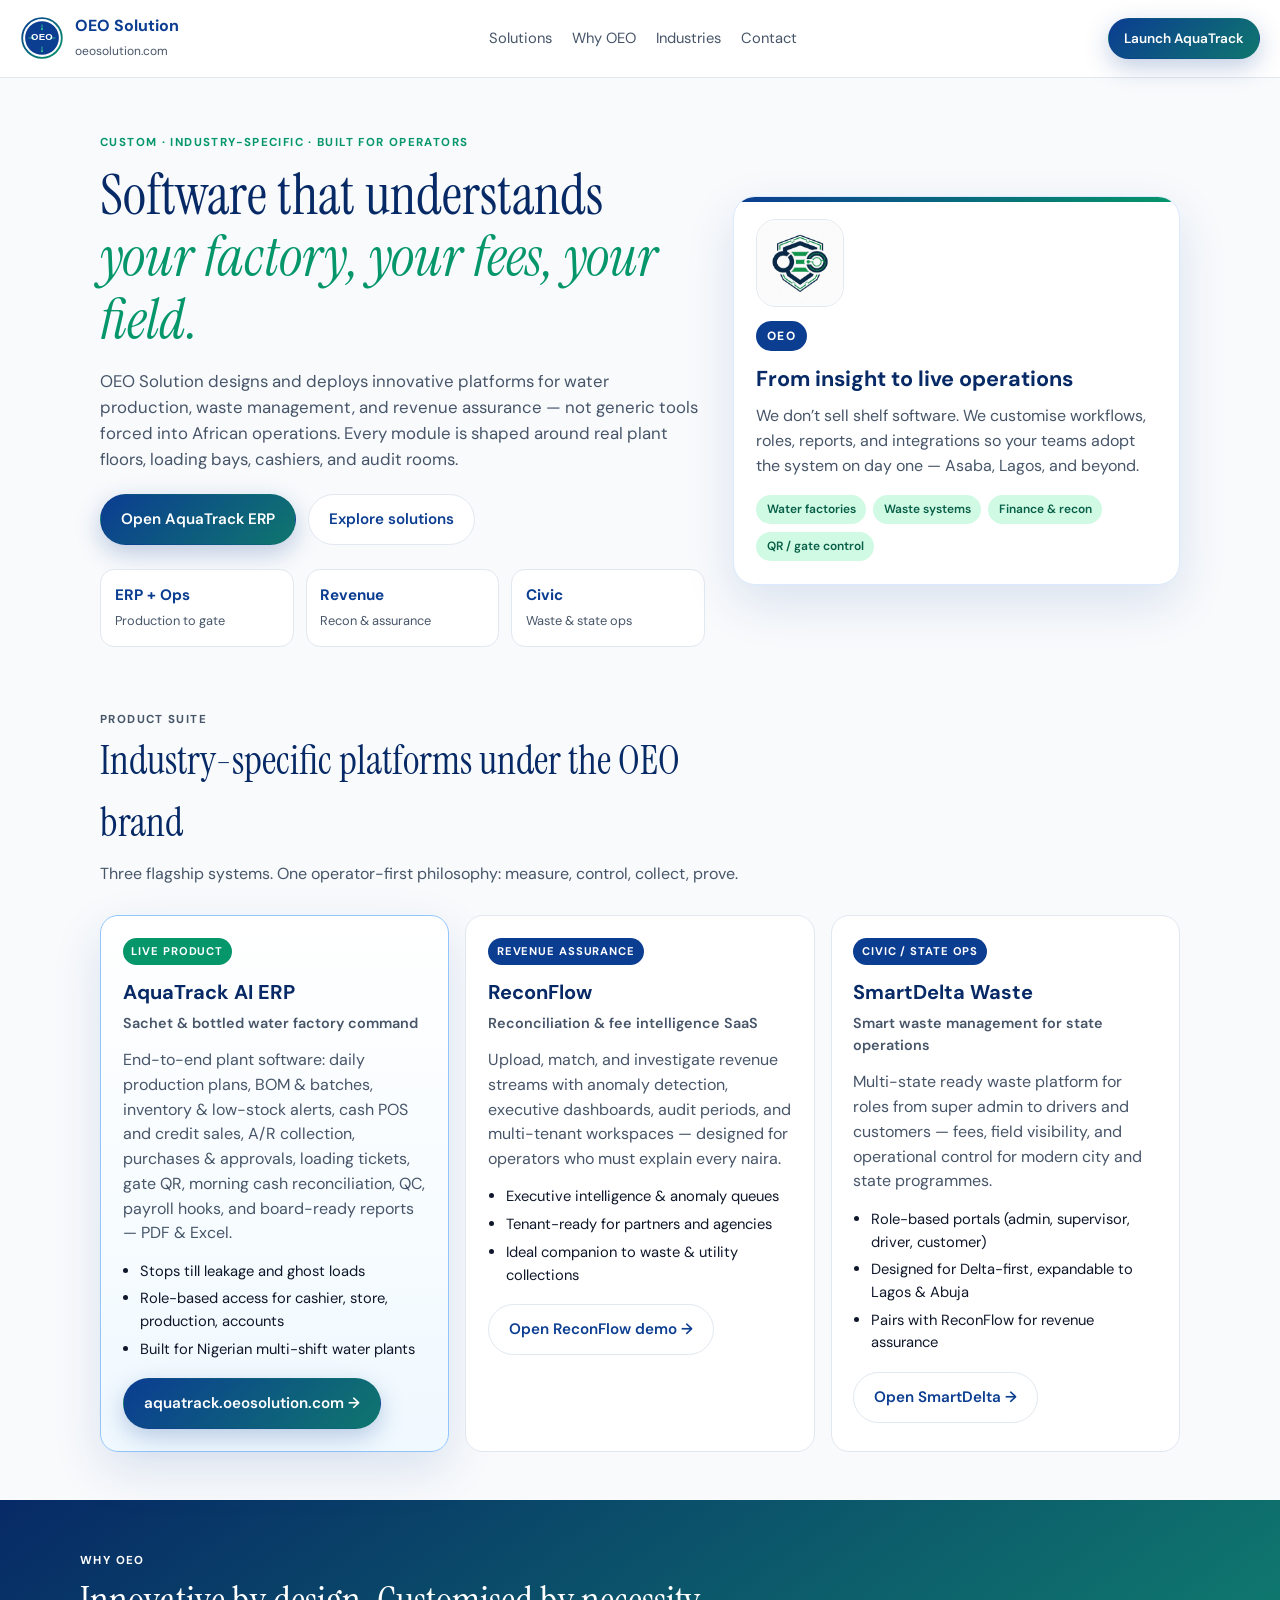
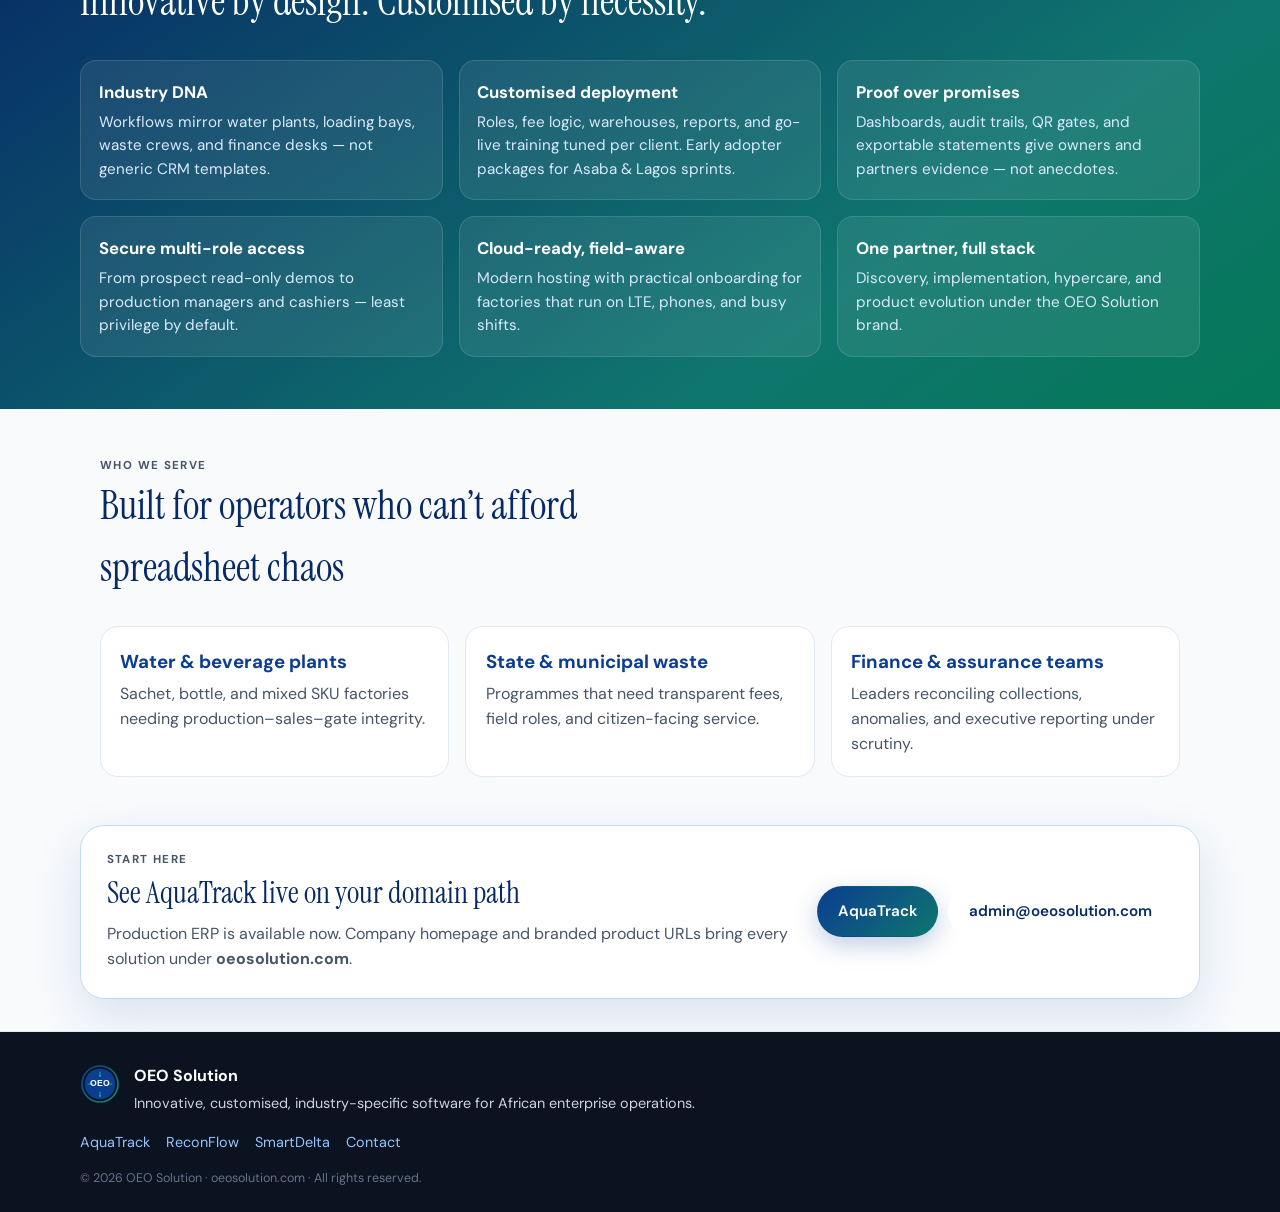
==== index.html @ 93862b11 "feat: OEO Solution company homepage for www.oeosolution.com" ====
<!DOCTYPE html>
<html lang="en">
<head>
  <meta charset="UTF-8" />
  <meta name="viewport" content="width=device-width, initial-scale=1" />
  <title>OEO Solution — Industry Software for African Enterprise</title>
  <meta name="description" content="OEO Solution builds industry-specific platforms for water factory ERP, waste management, and revenue reconciliation across Nigeria and Africa." />
  <link rel="icon" href="assets/logo-oeo.svg" type="image/svg+xml" />
  <link rel="preconnect" href="https://fonts.googleapis.com" />
  <link rel="preconnect" href="https://fonts.gstatic.com" crossorigin />
  <link href="https://fonts.googleapis.com/css2?family=DM+Sans:ital,opsz,wght@0,9..40,400;0,9..40,500;0,9..40,600;0,9..40,700;1,9..40,400&family=Instrument+Serif:ital@0;1&display=swap" rel="stylesheet" />
  <link rel="stylesheet" href="styles.css" />
</head>
<body>
  <header class="site-header">
    <a class="brand" href="#top" aria-label="OEO Solution home">
      <img src="assets/logo-oeo.svg" alt="OEO logo" width="44" height="44" />
      <span>
        <strong>OEO Solution</strong>
        <small>oeosolution.com</small>
      </span>
    </a>
    <nav class="nav">
      <a href="#solutions">Solutions</a>
      <a href="#why">Why OEO</a>
      <a href="#industries">Industries</a>
      <a href="#contact">Contact</a>
    </nav>
    <a class="btn btn-primary btn-sm" href="https://aquatrack.oeosolution.com" target="_blank" rel="noopener">Launch AquaTrack</a>
  </header>

  <main id="top">
    <section class="hero">
      <div class="hero-copy">
        <p class="eyebrow">Custom · Industry-specific · Built for operators</p>
        <h1>
          Software that understands
          <em>your factory, your fees, your field.</em>
        </h1>
        <p class="lead">
          OEO Solution designs and deploys innovative platforms for water production,
          waste management, and revenue assurance — not generic tools forced into African
          operations. Every module is shaped around real plant floors, loading bays,
          cashiers, and audit rooms.
        </p>
        <div class="hero-cta">
          <a class="btn btn-primary" href="https://aquatrack.oeosolution.com" target="_blank" rel="noopener">Open AquaTrack ERP</a>
          <a class="btn btn-ghost" href="#solutions">Explore solutions</a>
        </div>
        <ul class="hero-stats">
          <li><strong>ERP + Ops</strong><span>Production to gate</span></li>
          <li><strong>Revenue</strong><span>Recon &amp; assurance</span></li>
          <li><strong>Civic</strong><span>Waste &amp; state ops</span></li>
        </ul>
      </div>
      <div class="hero-card">
        <img class="hero-logo" src="assets/logo-oeo-mark.jpg" alt="OEO brand mark" />
        <div class="hero-badge">OEO</div>
        <h2>From insight to live operations</h2>
        <p>
          We don’t sell shelf software. We customise workflows, roles, reports, and
          integrations so your teams adopt the system on day one — Asaba, Lagos, and beyond.
        </p>
        <div class="pill-row">
          <span class="pill">Water factories</span>
          <span class="pill">Waste systems</span>
          <span class="pill">Finance &amp; recon</span>
          <span class="pill">QR / gate control</span>
        </div>
      </div>
    </section>

    <section id="solutions" class="section">
      <div class="section-head">
        <p class="eyebrow">Product suite</p>
        <h2>Industry-specific platforms under the OEO brand</h2>
        <p>Three flagship systems. One operator-first philosophy: measure, control, collect, prove.</p>
      </div>
      <div class="cards">
        <article class="card featured">
          <div class="card-tag">Live product</div>
          <h3>AquaTrack AI ERP</h3>
          <p class="card-sub">Sachet &amp; bottled water factory command</p>
          <p>
            End-to-end plant software: daily production plans, BOM &amp; batches, inventory
            &amp; low-stock alerts, cash POS and credit sales, A/R collection, purchases &amp;
            approvals, loading tickets, gate QR, morning cash reconciliation, QC, payroll
            hooks, and board-ready reports — PDF &amp; Excel.
          </p>
          <ul>
            <li>Stops till leakage and ghost loads</li>
            <li>Role-based access for cashier, store, production, accounts</li>
            <li>Built for Nigerian multi-shift water plants</li>
          </ul>
          <a class="btn btn-primary" href="https://aquatrack.oeosolution.com" target="_blank" rel="noopener">aquatrack.oeosolution.com →</a>
        </article>

        <article class="card">
          <div class="card-tag alt">Revenue assurance</div>
          <h3>ReconFlow</h3>
          <p class="card-sub">Reconciliation &amp; fee intelligence SaaS</p>
          <p>
            Upload, match, and investigate revenue streams with anomaly detection,
            executive dashboards, audit periods, and multi-tenant workspaces — designed for
            operators who must explain every naira.
          </p>
          <ul>
            <li>Executive intelligence &amp; anomaly queues</li>
            <li>Tenant-ready for partners and agencies</li>
            <li>Ideal companion to waste &amp; utility collections</li>
          </ul>
          <a class="btn btn-ghost" href="https://reconciliation-stable-saas.vercel.app" target="_blank" rel="noopener">Open ReconFlow demo →</a>
        </article>

        <article class="card">
          <div class="card-tag alt">Civic / state ops</div>
          <h3>SmartDelta Waste</h3>
          <p class="card-sub">Smart waste management for state operations</p>
          <p>
            Multi-state ready waste platform for roles from super admin to drivers and
            customers — fees, field visibility, and operational control for modern city and
            state programmes.
          </p>
          <ul>
            <li>Role-based portals (admin, supervisor, driver, customer)</li>
            <li>Designed for Delta-first, expandable to Lagos &amp; Abuja</li>
            <li>Pairs with ReconFlow for revenue assurance</li>
          </ul>
          <a class="btn btn-ghost" href="https://smartdelta-delta-production.up.railway.app" target="_blank" rel="noopener">Open SmartDelta →</a>
        </article>
      </div>
    </section>

    <section id="why" class="section band">
      <div class="section-head light">
        <p class="eyebrow">Why OEO</p>
        <h2>Innovative by design. Customised by necessity.</h2>
      </div>
      <div class="grid-3">
        <div>
          <h3>Industry DNA</h3>
          <p>Workflows mirror water plants, loading bays, waste crews, and finance desks — not generic CRM templates.</p>
        </div>
        <div>
          <h3>Customised deployment</h3>
          <p>Roles, fee logic, warehouses, reports, and go-live training tuned per client. Early adopter packages for Asaba &amp; Lagos sprints.</p>
        </div>
        <div>
          <h3>Proof over promises</h3>
          <p>Dashboards, audit trails, QR gates, and exportable statements give owners and partners evidence — not anecdotes.</p>
        </div>
        <div>
          <h3>Secure multi-role access</h3>
          <p>From prospect read-only demos to production managers and cashiers — least privilege by default.</p>
        </div>
        <div>
          <h3>Cloud-ready, field-aware</h3>
          <p>Modern hosting with practical onboarding for factories that run on LTE, phones, and busy shifts.</p>
        </div>
        <div>
          <h3>One partner, full stack</h3>
          <p>Discovery, implementation, hypercare, and product evolution under the OEO Solution brand.</p>
        </div>
      </div>
    </section>

    <section id="industries" class="section">
      <div class="section-head">
        <p class="eyebrow">Who we serve</p>
        <h2>Built for operators who can’t afford spreadsheet chaos</h2>
      </div>
      <div class="industry-row">
        <div class="industry">
          <h3>Water &amp; beverage plants</h3>
          <p>Sachet, bottle, and mixed SKU factories needing production–sales–gate integrity.</p>
        </div>
        <div class="industry">
          <h3>State &amp; municipal waste</h3>
          <p>Programmes that need transparent fees, field roles, and citizen-facing service.</p>
        </div>
        <div class="industry">
          <h3>Finance &amp; assurance teams</h3>
          <p>Leaders reconciling collections, anomalies, and executive reporting under scrutiny.</p>
        </div>
      </div>
    </section>

    <section class="cta-band">
      <div>
        <p class="eyebrow">Start here</p>
        <h2>See AquaTrack live on your domain path</h2>
        <p>
          Production ERP is available now. Company homepage and branded product URLs
          bring every solution under <strong>oeosolution.com</strong>.
        </p>
      </div>
      <div class="cta-actions">
        <a class="btn btn-primary" href="https://aquatrack.oeosolution.com" target="_blank" rel="noopener">AquaTrack</a>
        <a class="btn btn-light" href="mailto:admin@oeosolution.com">admin@oeosolution.com</a>
      </div>
    </section>
  </main>

  <footer id="contact" class="site-footer">
    <div class="footer-brand">
      <img src="assets/logo-oeo.svg" alt="" width="40" height="40" />
      <div>
        <strong>OEO Solution</strong>
        <p>Innovative, customised, industry-specific software for African enterprise operations.</p>
      </div>
    </div>
    <div class="footer-links">
      <a href="https://aquatrack.oeosolution.com">AquaTrack</a>
      <a href="https://reconciliation-stable-saas.vercel.app">ReconFlow</a>
      <a href="https://smartdelta-delta-production.up.railway.app">SmartDelta</a>
      <a href="mailto:admin@oeosolution.com">Contact</a>
    </div>
    <p class="fine">© <span id="y"></span> OEO Solution · oeosolution.com · All rights reserved.</p>
  </footer>
  <script>document.getElementById('y').textContent = new Date().getFullYear();</script>
</body>
</html>
---- styles.css ----
:root {
  --navy: #0b3d91;
  --navy-deep: #072a66;
  --emerald: #059669;
  --emerald-soft: #d1fae5;
  --ink: #0f172a;
  --muted: #475569;
  --line: #e2e8f0;
  --bg: #f8fafc;
  --white: #ffffff;
  --shadow: 0 18px 50px rgba(11, 61, 145, 0.12);
  --radius: 18px;
  --max: 1120px;
}

* { box-sizing: border-box; }
html { scroll-behavior: smooth; }
body {
  margin: 0;
  font-family: "DM Sans", system-ui, sans-serif;
  color: var(--ink);
  background: var(--bg);
  line-height: 1.55;
}
a { color: inherit; }
img { max-width: 100%; display: block; }

.site-header {
  position: sticky;
  top: 0;
  z-index: 40;
  display: flex;
  align-items: center;
  justify-content: space-between;
  gap: 1rem;
  padding: 0.85rem 1.25rem;
  background: rgba(255,255,255,0.92);
  backdrop-filter: blur(12px);
  border-bottom: 1px solid var(--line);
}
.brand {
  display: flex;
  align-items: center;
  gap: 0.7rem;
  text-decoration: none;
}
.brand strong { display: block; font-size: 1rem; color: var(--navy); }
.brand small { color: var(--muted); font-size: 0.75rem; }
.nav {
  display: none;
  gap: 1.25rem;
  font-size: 0.92rem;
  color: var(--muted);
}
.nav a { text-decoration: none; }
.nav a:hover { color: var(--navy); }

.btn {
  display: inline-flex;
  align-items: center;
  justify-content: center;
  gap: 0.4rem;
  border-radius: 999px;
  padding: 0.8rem 1.25rem;
  font-weight: 600;
  font-size: 0.95rem;
  text-decoration: none;
  border: 1px solid transparent;
  transition: 0.15s ease;
  cursor: pointer;
}
.btn-sm { padding: 0.55rem 0.95rem; font-size: 0.85rem; }
.btn-primary {
  background: linear-gradient(135deg, var(--navy), #0f766e);
  color: white;
  box-shadow: 0 8px 24px rgba(11, 61, 145, 0.25);
}
.btn-primary:hover { transform: translateY(-1px); }
.btn-ghost {
  background: white;
  border-color: var(--line);
  color: var(--navy);
}
.btn-light {
  background: white;
  color: var(--navy-deep);
}

.hero {
  max-width: var(--max);
  margin: 0 auto;
  padding: 2.5rem 1.25rem 1rem;
  display: grid;
  gap: 1.75rem;
}
.eyebrow {
  text-transform: uppercase;
  letter-spacing: 0.12em;
  font-size: 0.72rem;
  font-weight: 700;
  color: var(--emerald);
  margin: 0 0 0.75rem;
}
.hero h1 {
  font-family: "Instrument Serif", Georgia, serif;
  font-weight: 400;
  font-size: clamp(2.2rem, 5vw, 3.5rem);
  line-height: 1.12;
  margin: 0 0 1rem;
  color: var(--navy-deep);
}
.hero h1 em {
  font-style: italic;
  color: var(--emerald);
  display: block;
}
.lead {
  font-size: 1.05rem;
  color: var(--muted);
  max-width: 38rem;
  margin: 0 0 1.4rem;
}
.hero-cta { display: flex; flex-wrap: wrap; gap: 0.75rem; margin-bottom: 1.5rem; }
.hero-stats {
  list-style: none;
  display: grid;
  grid-template-columns: repeat(3, minmax(0, 1fr));
  gap: 0.75rem;
  padding: 0;
  margin: 0;
}
.hero-stats li {
  background: white;
  border: 1px solid var(--line);
  border-radius: 14px;
  padding: 0.85rem;
}
.hero-stats strong { display: block; color: var(--navy); font-size: 0.95rem; }
.hero-stats span { color: var(--muted); font-size: 0.8rem; }

.hero-card {
  background: white;
  border-radius: calc(var(--radius) + 4px);
  padding: 1.4rem;
  box-shadow: var(--shadow);
  border: 1px solid #dbeafe;
  position: relative;
  overflow: hidden;
}
.hero-card::before {
  content: "";
  position: absolute;
  inset: 0 auto auto 0;
  width: 100%;
  height: 5px;
  background: linear-gradient(90deg, var(--navy), var(--emerald));
}
.hero-logo {
  width: 88px;
  height: 88px;
  object-fit: cover;
  border-radius: 20px;
  margin-bottom: 0.85rem;
  border: 1px solid var(--line);
}
.hero-badge {
  display: inline-block;
  background: var(--navy);
  color: white;
  font-weight: 800;
  letter-spacing: 0.14em;
  font-size: 0.75rem;
  padding: 0.35rem 0.65rem;
  border-radius: 999px;
  margin-bottom: 0.75rem;
}
.hero-card h2 { margin: 0 0 0.5rem; font-size: 1.35rem; color: var(--navy-deep); }
.hero-card p { color: var(--muted); margin: 0 0 1rem; }
.pill-row { display: flex; flex-wrap: wrap; gap: 0.45rem; }
.pill {
  background: var(--emerald-soft);
  color: #065f46;
  font-size: 0.75rem;
  font-weight: 600;
  padding: 0.35rem 0.65rem;
  border-radius: 999px;
}

.section {
  max-width: var(--max);
  margin: 0 auto;
  padding: 3rem 1.25rem;
}
.section-head { max-width: 40rem; margin-bottom: 1.75rem; }
.section-head h2 {
  font-family: "Instrument Serif", Georgia, serif;
  font-weight: 400;
  font-size: clamp(1.8rem, 3.5vw, 2.5rem);
  margin: 0 0 0.6rem;
  color: var(--navy-deep);
}
.section-head p { color: var(--muted); margin: 0; }
.section-head.light h2,
.section-head.light .eyebrow { color: white; }
.section-head.light p { color: #cbd5e1; }

.cards {
  display: grid;
  gap: 1rem;
}
.card {
  background: white;
  border: 1px solid var(--line);
  border-radius: var(--radius);
  padding: 1.35rem;
}
.card.featured {
  border-color: #93c5fd;
  box-shadow: var(--shadow);
  background: linear-gradient(180deg, #ffffff 0%, #f0f9ff 100%);
}
.card-tag {
  display: inline-block;
  font-size: 0.7rem;
  font-weight: 700;
  letter-spacing: 0.08em;
  text-transform: uppercase;
  color: white;
  background: var(--emerald);
  padding: 0.3rem 0.55rem;
  border-radius: 999px;
  margin-bottom: 0.75rem;
}
.card-tag.alt { background: var(--navy); }
.card h3 { margin: 0 0 0.25rem; color: var(--navy-deep); font-size: 1.25rem; }
.card-sub { color: var(--emerald); font-weight: 600; font-size: 0.9rem; margin: 0 0 0.75rem; }
.card p { color: var(--muted); margin: 0 0 0.85rem; }
.card ul {
  margin: 0 0 1.1rem;
  padding-left: 1.1rem;
  color: var(--ink);
  font-size: 0.92rem;
}
.card li { margin-bottom: 0.3rem; }

.band {
  max-width: none;
  background: linear-gradient(145deg, var(--navy-deep), #0f766e 70%, #047857);
  color: white;
  padding: 3.25rem 1.25rem;
}
.band .section-head,
.band .grid-3 {
  max-width: var(--max);
  margin-left: auto;
  margin-right: auto;
}
.grid-3 {
  display: grid;
  gap: 1rem;
}
.grid-3 h3 { margin: 0 0 0.4rem; font-size: 1.05rem; }
.grid-3 p { margin: 0; color: #dbeafe; font-size: 0.95rem; }
.grid-3 > div {
  background: rgba(255,255,255,0.08);
  border: 1px solid rgba(255,255,255,0.12);
  border-radius: 16px;
  padding: 1.1rem;
}

.industry-row {
  display: grid;
  gap: 1rem;
}
.industry {
  background: white;
  border-radius: var(--radius);
  border: 1px solid var(--line);
  padding: 1.2rem;
}
.industry h3 { margin: 0 0 0.4rem; color: var(--navy); }
.industry p { margin: 0; color: var(--muted); }

.cta-band {
  max-width: var(--max);
  margin: 0 auto 2rem;
  padding: 1.6rem;
  border-radius: 24px;
  background: white;
  border: 1px solid #bfdbfe;
  box-shadow: var(--shadow);
  display: grid;
  gap: 1rem;
}
.cta-band h2 {
  font-family: "Instrument Serif", Georgia, serif;
  font-weight: 400;
  font-size: 1.9rem;
  margin: 0 0 0.4rem;
  color: var(--navy-deep);
}
.cta-band p { margin: 0; color: var(--muted); }
.cta-actions { display: flex; flex-wrap: wrap; gap: 0.65rem; }

.site-footer {
  border-top: 1px solid var(--line);
  background: #0b1220;
  color: #cbd5e1;
  padding: 2rem 1.25rem 1.5rem;
}
.footer-brand {
  display: flex;
  gap: 0.85rem;
  align-items: flex-start;
  max-width: var(--max);
  margin: 0 auto 1rem;
}
.footer-brand strong { color: white; display: block; margin-bottom: 0.25rem; }
.footer-brand p { margin: 0; font-size: 0.9rem; }
.footer-links {
  max-width: var(--max);
  margin: 0 auto 1rem;
  display: flex;
  flex-wrap: wrap;
  gap: 1rem;
}
.footer-links a { color: #93c5fd; text-decoration: none; font-size: 0.9rem; }
.fine {
  max-width: var(--max);
  margin: 0 auto;
  font-size: 0.78rem;
  color: #64748b;
}

@media (min-width: 800px) {
  .nav { display: flex; }
  .hero {
    grid-template-columns: 1.15fr 0.85fr;
    align-items: center;
    padding-top: 3.5rem;
  }
  .cards { grid-template-columns: repeat(3, minmax(0, 1fr)); }
  .grid-3 { grid-template-columns: repeat(3, minmax(0, 1fr)); }
  .industry-row { grid-template-columns: repeat(3, minmax(0, 1fr)); }
  .cta-band {
    grid-template-columns: 1.4fr auto;
    align-items: center;
  }
}

@media (max-width: 799px) {
  .site-header .btn-sm { display: none; }
  .hero-stats { grid-template-columns: 1fr; }
}
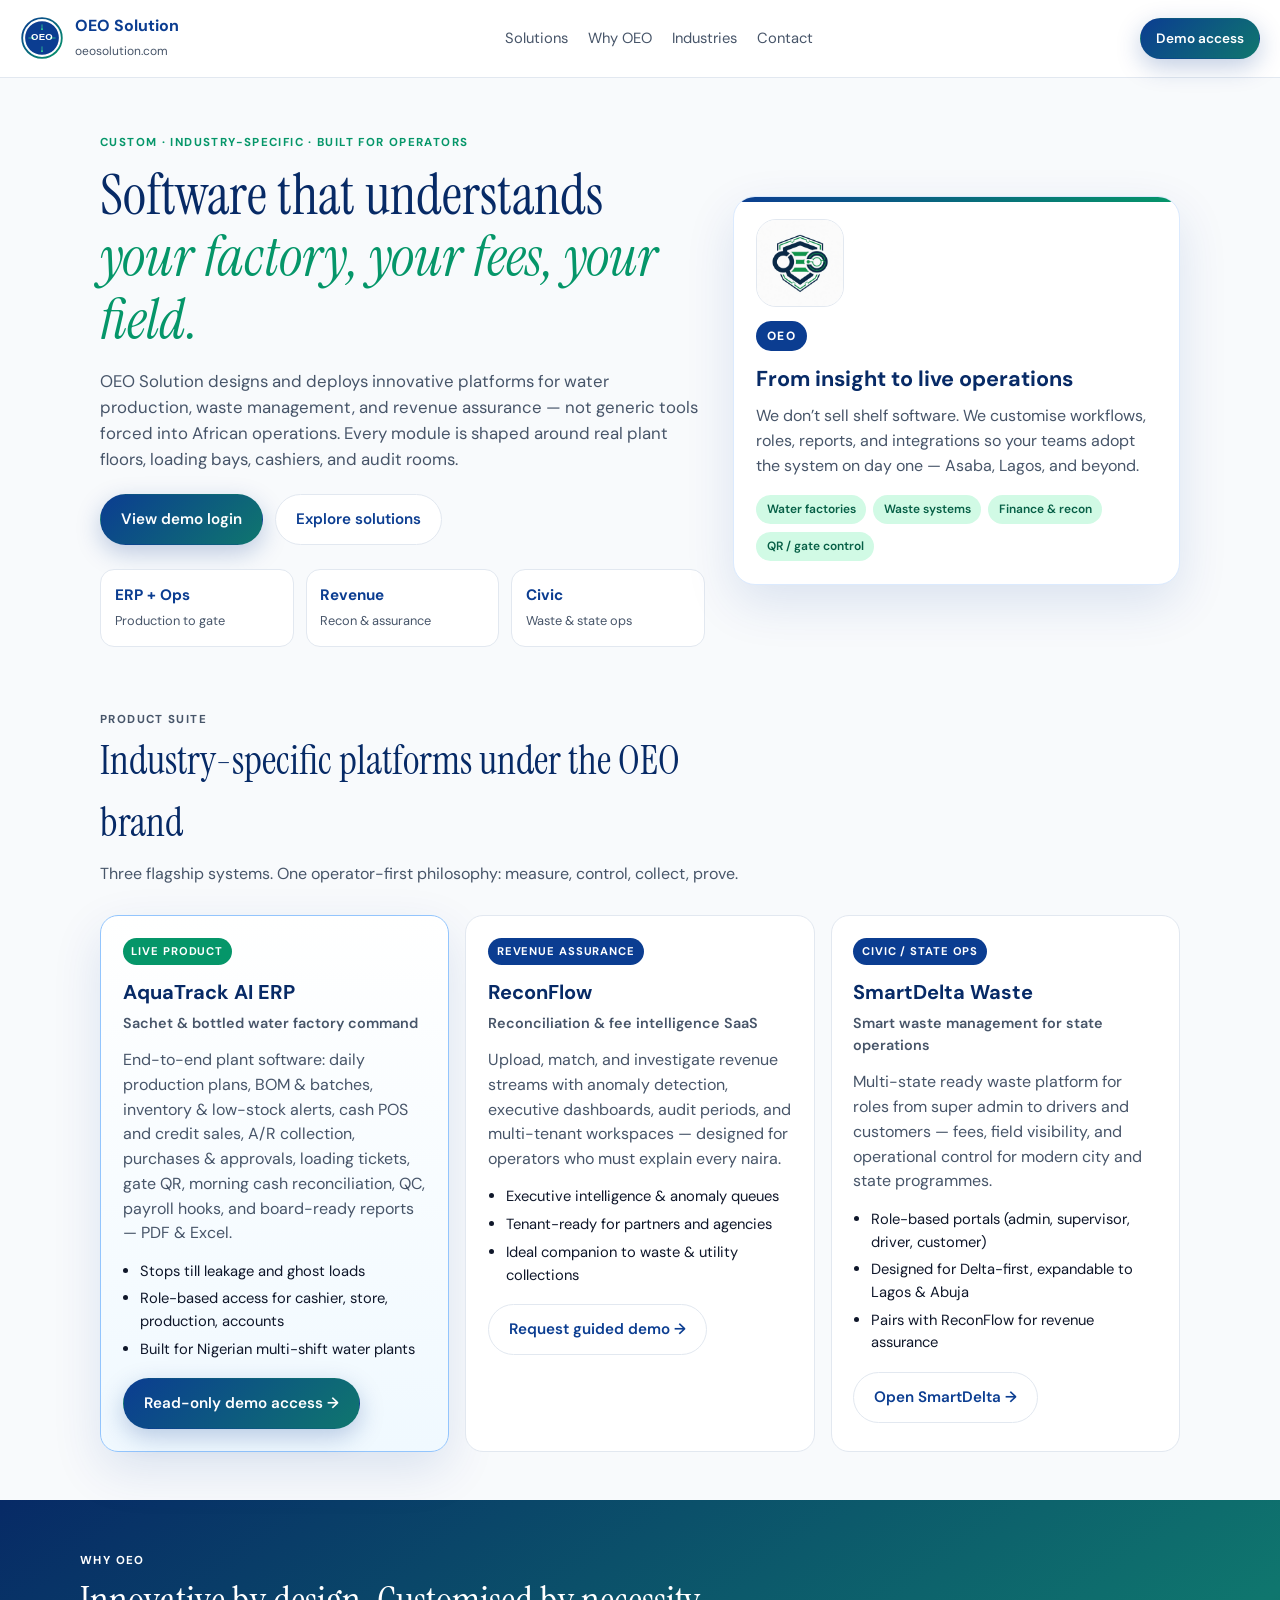
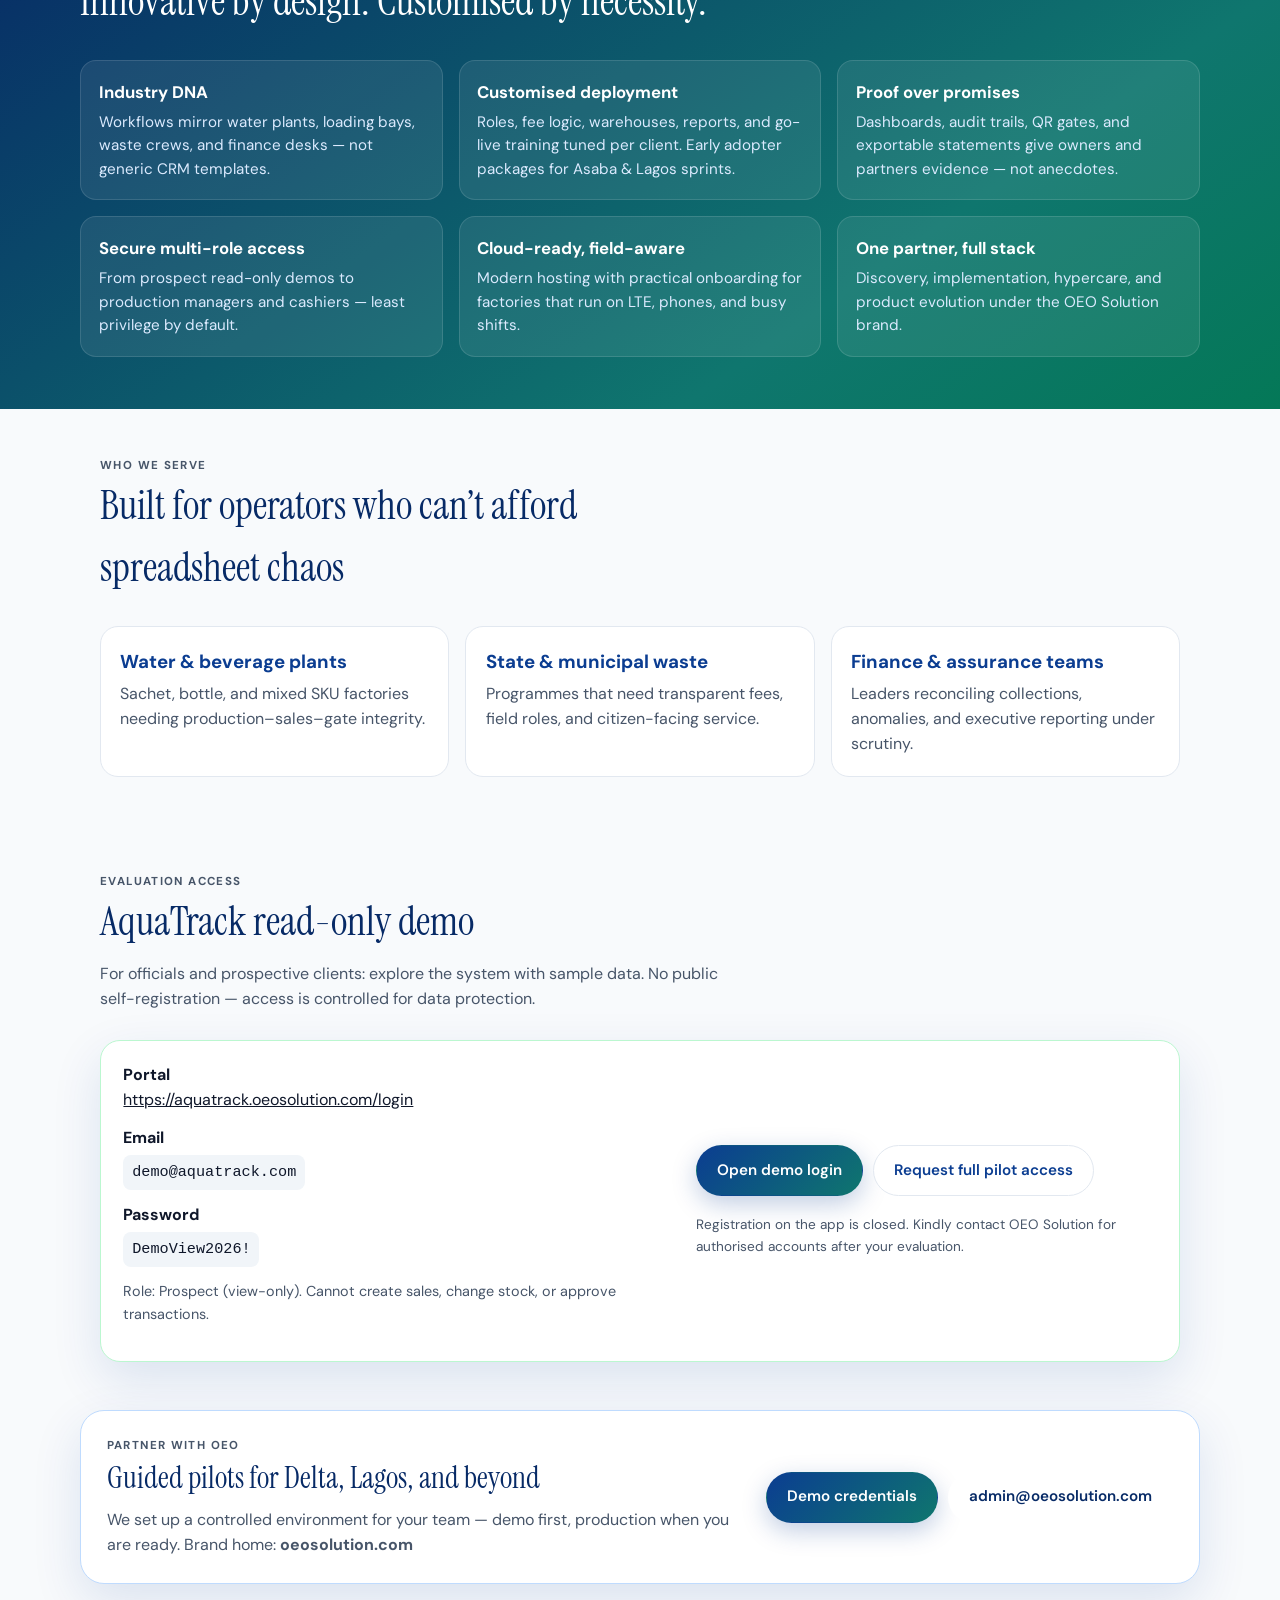
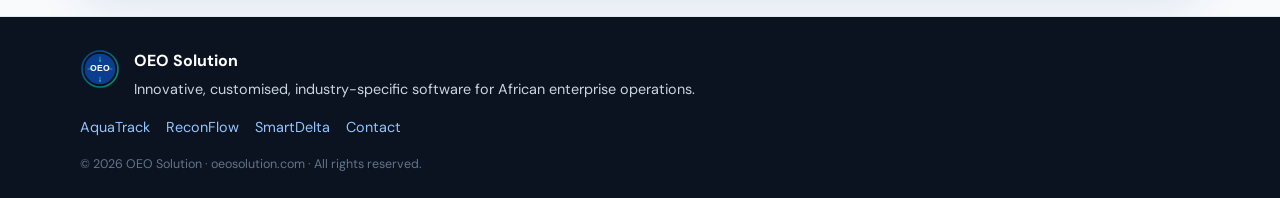
==== commit 401b5fb6: "feat(home): publish demo login details; soft-close registration messaging" ====
--- a/index.html
+++ b/index.html
@@ -26,7 +26,7 @@
       <a href="#industries">Industries</a>
       <a href="#contact">Contact</a>
     </nav>
-    <a class="btn btn-primary btn-sm" href="https://aquatrack.oeosolution.com" target="_blank" rel="noopener">Launch AquaTrack</a>
+    <a class="btn btn-primary btn-sm" href="#demo-access">Demo access</a>
   </header>
 
   <main id="top">
@@ -44,7 +44,7 @@
           cashiers, and audit rooms.
         </p>
         <div class="hero-cta">
-          <a class="btn btn-primary" href="https://aquatrack.oeosolution.com" target="_blank" rel="noopener">Open AquaTrack ERP</a>
+          <a class="btn btn-primary" href="#demo-access">View demo login</a>
           <a class="btn btn-ghost" href="#solutions">Explore solutions</a>
         </div>
         <ul class="hero-stats">
@@ -92,7 +92,7 @@
             <li>Role-based access for cashier, store, production, accounts</li>
             <li>Built for Nigerian multi-shift water plants</li>
           </ul>
-          <a class="btn btn-primary" href="https://aquatrack.oeosolution.com" target="_blank" rel="noopener">aquatrack.oeosolution.com →</a>
+          <a class="btn btn-primary" href="#demo-access">Read-only demo access →</a>
         </article>
 
         <article class="card">
@@ -109,7 +109,7 @@
             <li>Tenant-ready for partners and agencies</li>
             <li>Ideal companion to waste &amp; utility collections</li>
           </ul>
-          <a class="btn btn-ghost" href="https://reconciliation-stable-saas.vercel.app" target="_blank" rel="noopener">Open ReconFlow demo →</a>
+          <a class="btn btn-ghost" href="#demo-access">Request guided demo →</a>
         </article>
 
         <article class="card">
@@ -185,17 +185,44 @@
       </div>
     </section>
 
+    <section id="demo-access" class="section">
+      <div class="section-head">
+        <p class="eyebrow">Evaluation access</p>
+        <h2>AquaTrack read-only demo</h2>
+        <p>
+          For officials and prospective clients: explore the system with sample data.
+          No public self-registration — access is controlled for data protection.
+        </p>
+      </div>
+      <div class="demo-box">
+        <div class="demo-creds">
+          <p><strong>Portal</strong><br /><a href="https://aquatrack.oeosolution.com/login" target="_blank" rel="noopener">https://aquatrack.oeosolution.com/login</a></p>
+          <p><strong>Email</strong><br /><code>demo@aquatrack.com</code></p>
+          <p><strong>Password</strong><br /><code>DemoView2026!</code></p>
+          <p class="demo-note">Role: Prospect (view-only). Cannot create sales, change stock, or approve transactions.</p>
+        </div>
+        <div class="demo-actions">
+          <a class="btn btn-primary" href="https://aquatrack.oeosolution.com/login" target="_blank" rel="noopener">Open demo login</a>
+          <a class="btn btn-ghost" href="mailto:admin@oeosolution.com?subject=AquaTrack%20pilot%20request">Request full pilot access</a>
+          <p class="fine-inline">
+            Registration on the app is closed. Kindly contact OEO Solution for authorised accounts
+            after your evaluation.
+          </p>
+        </div>
+      </div>
+    </section>
+
     <section class="cta-band">
       <div>
-        <p class="eyebrow">Start here</p>
-        <h2>See AquaTrack live on your domain path</h2>
+        <p class="eyebrow">Partner with OEO</p>
+        <h2>Guided pilots for Delta, Lagos, and beyond</h2>
         <p>
-          Production ERP is available now. Company homepage and branded product URLs
-          bring every solution under <strong>oeosolution.com</strong>.
+          We set up a controlled environment for your team — demo first, production when you are ready.
+          Brand home: <strong>oeosolution.com</strong>
         </p>
       </div>
       <div class="cta-actions">
-        <a class="btn btn-primary" href="https://aquatrack.oeosolution.com" target="_blank" rel="noopener">AquaTrack</a>
+        <a class="btn btn-primary" href="#demo-access">Demo credentials</a>
         <a class="btn btn-light" href="mailto:admin@oeosolution.com">admin@oeosolution.com</a>
       </div>
     </section>
--- a/styles.css
+++ b/styles.css
@@ -280,6 +280,39 @@
 }
 .industry h3 { margin: 0 0 0.4rem; color: var(--navy); }
 .industry p { margin: 0; color: var(--muted); }
+
+.demo-box {
+  display: grid;
+  gap: 1.25rem;
+  background: white;
+  border: 1px solid #bbf7d0;
+  border-radius: 20px;
+  padding: 1.4rem;
+  box-shadow: var(--shadow);
+}
+.demo-creds p { margin: 0 0 0.85rem; color: var(--ink); }
+.demo-creds code {
+  display: inline-block;
+  margin-top: 0.25rem;
+  padding: 0.35rem 0.55rem;
+  background: #f1f5f9;
+  border-radius: 8px;
+  font-size: 0.95rem;
+}
+.demo-note {
+  color: var(--muted) !important;
+  font-size: 0.9rem !important;
+}
+.demo-actions { display: flex; flex-wrap: wrap; gap: 0.65rem; align-items: center; }
+.fine-inline {
+  width: 100%;
+  margin: 0.5rem 0 0;
+  font-size: 0.85rem;
+  color: var(--muted);
+}
+@media (min-width: 800px) {
+  .demo-box { grid-template-columns: 1.2fr 1fr; align-items: center; }
+}
 
 .cta-band {
   max-width: var(--max);
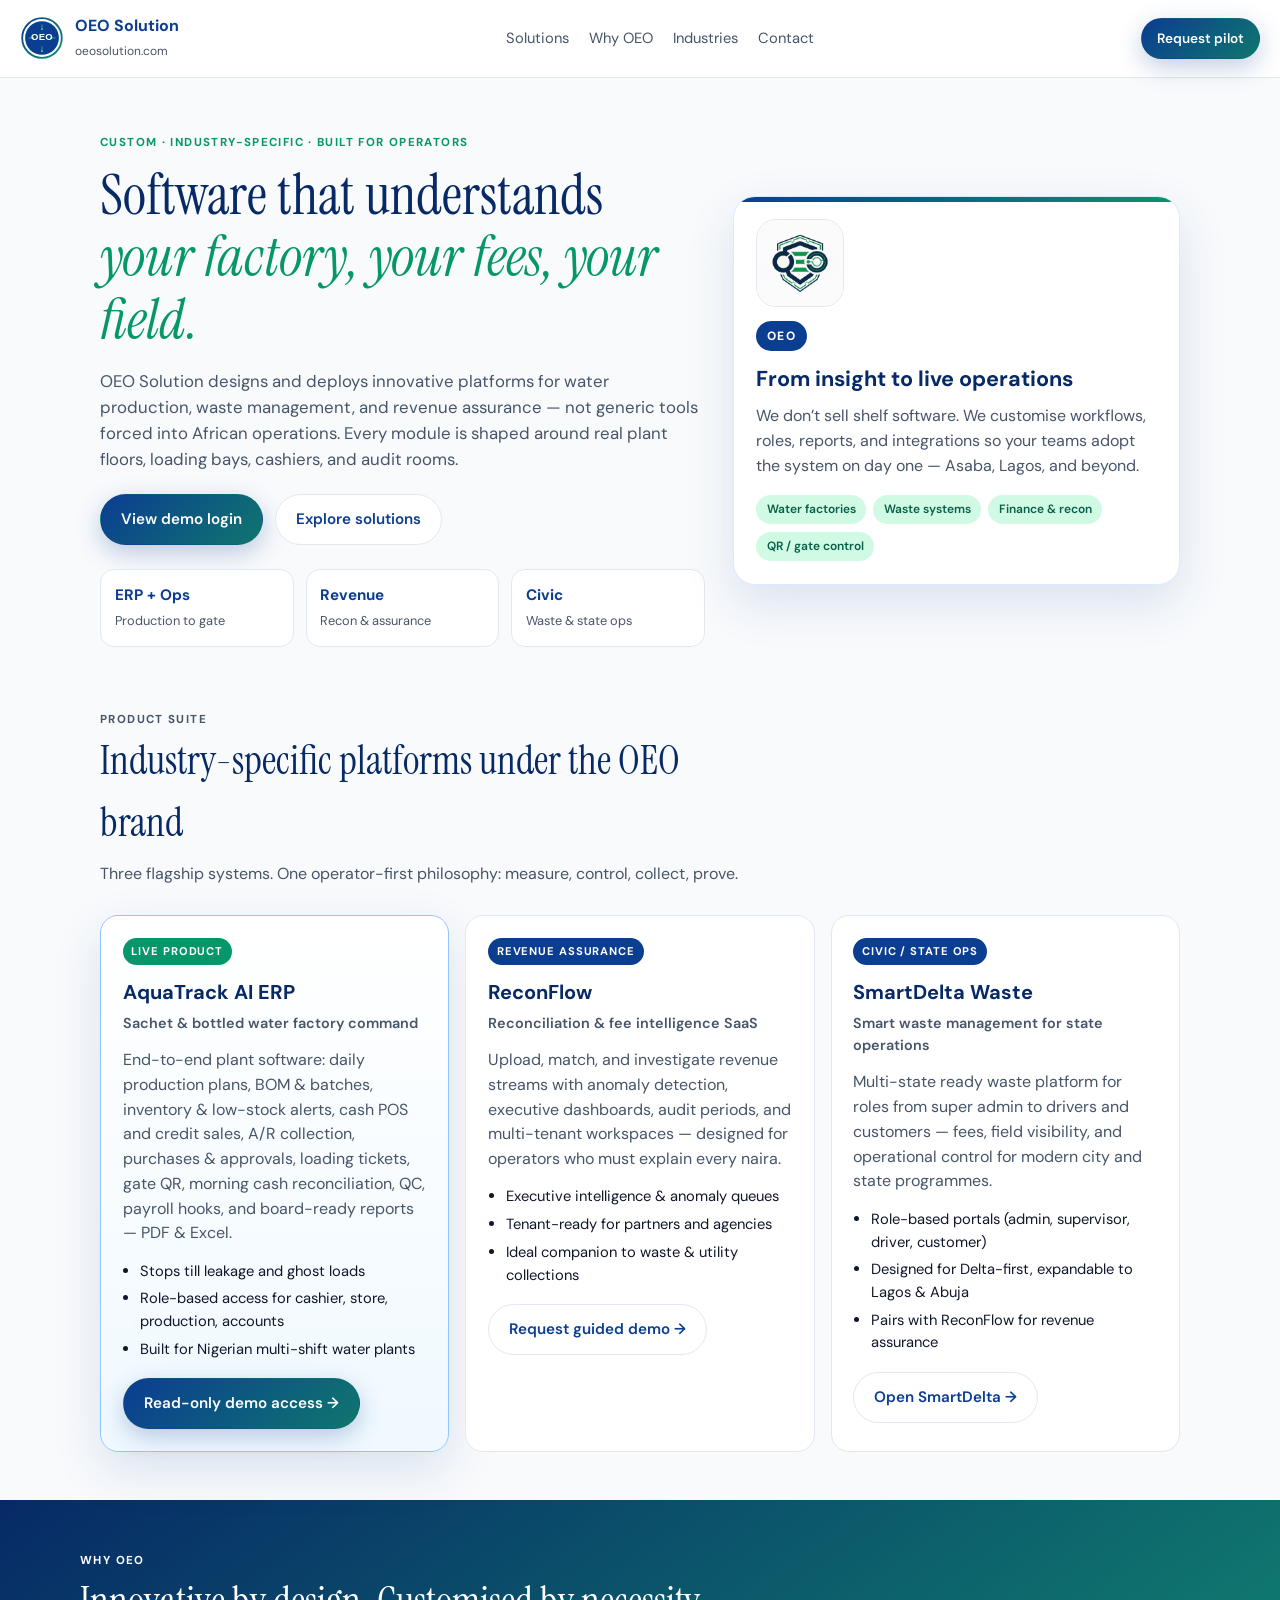
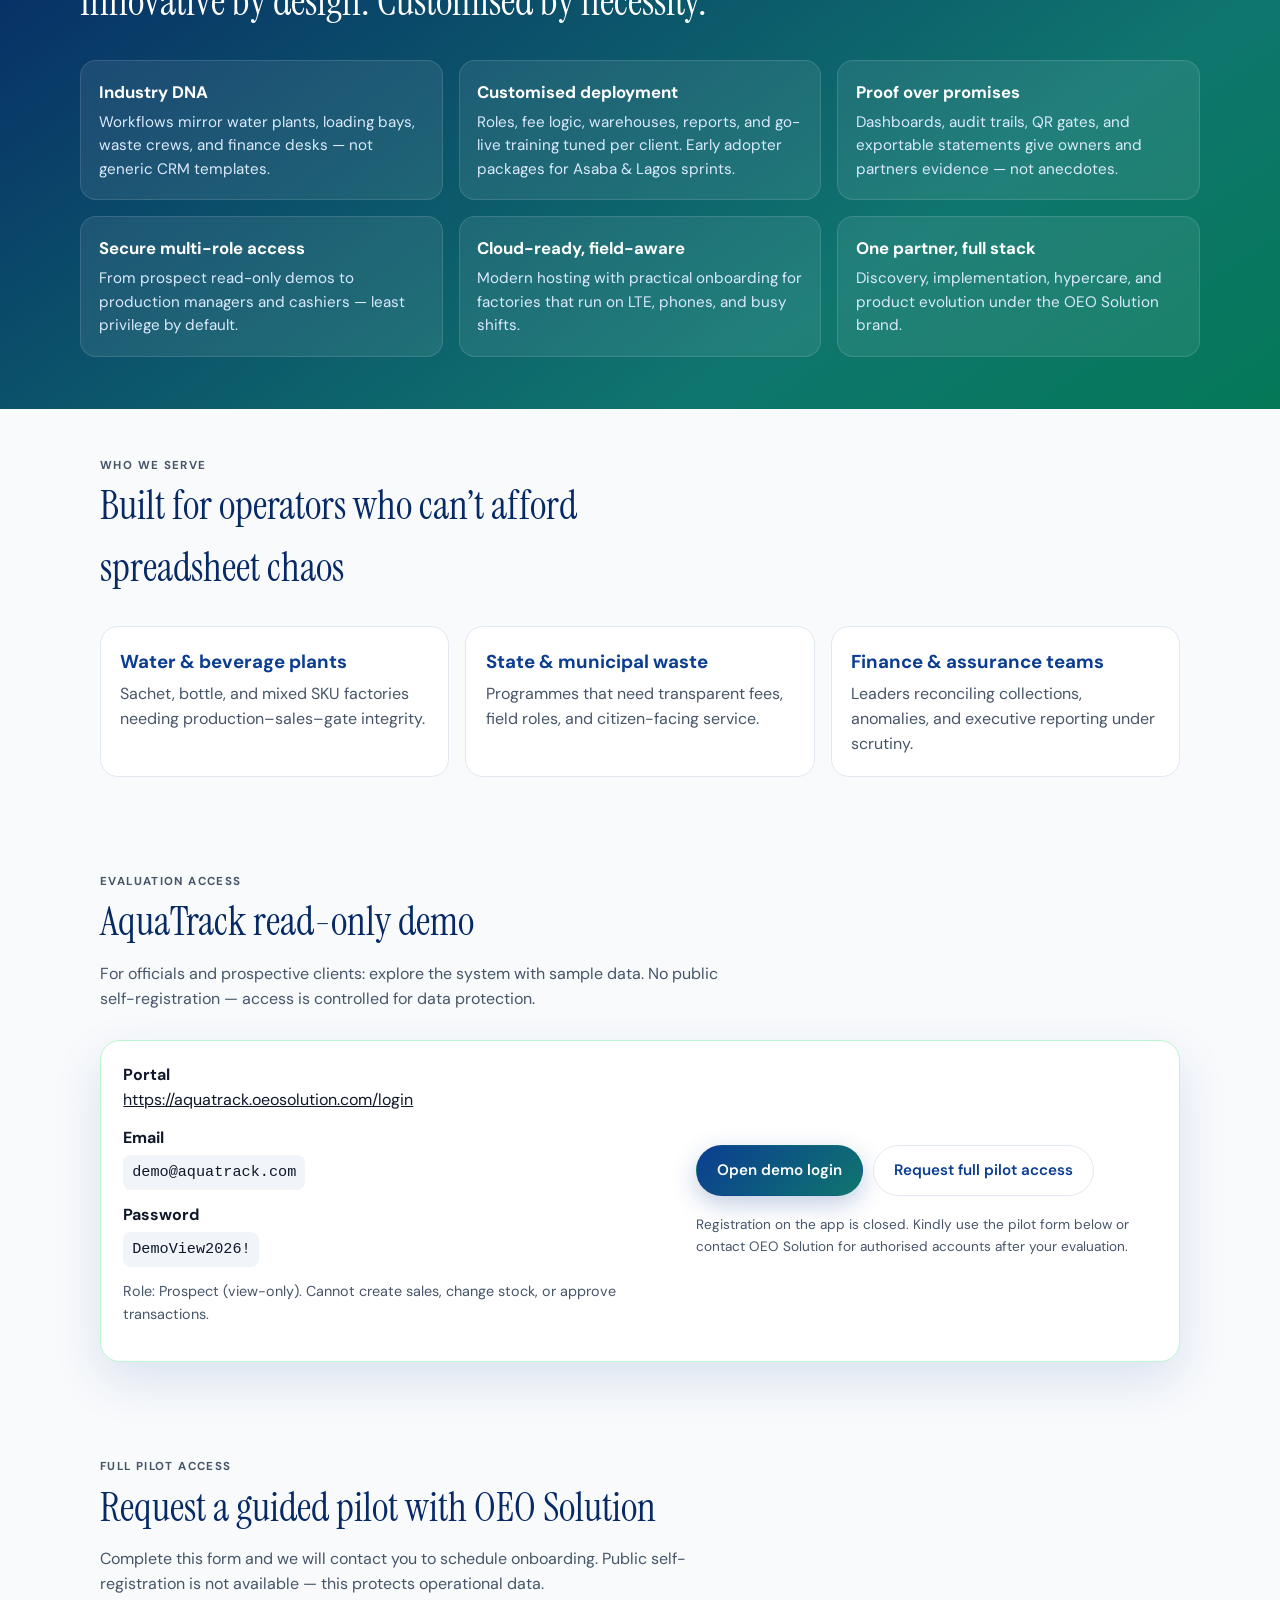
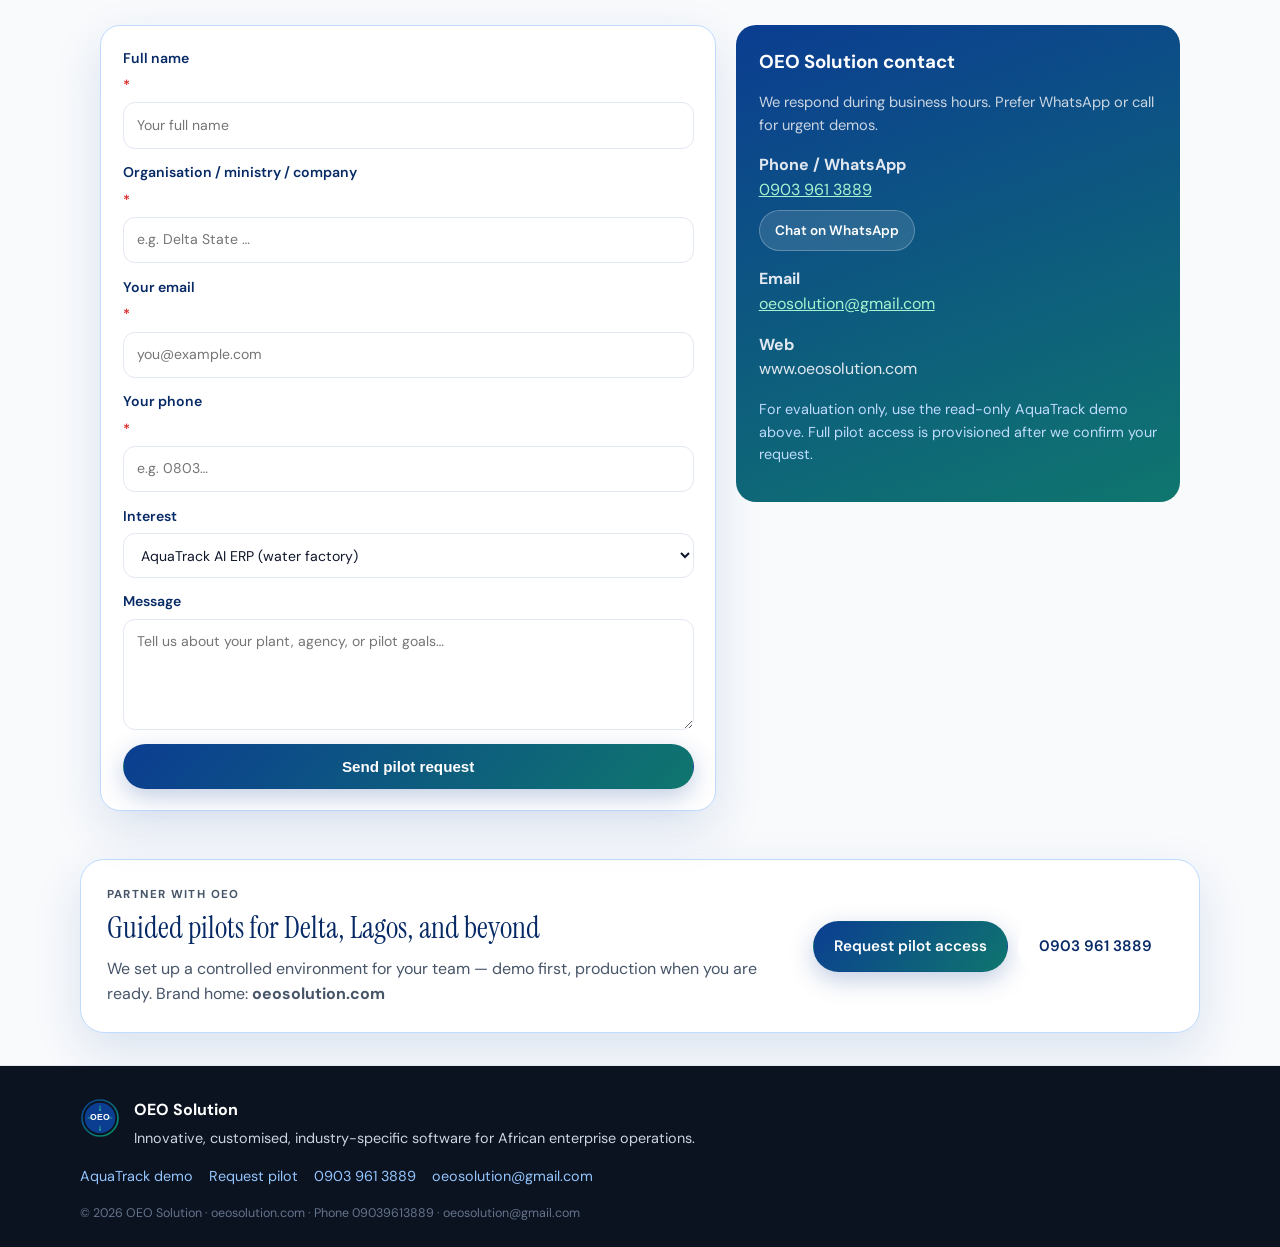
==== commit 00bcc539: "feat(home): pilot request form with OEO phone and gmail contact" ====
--- a/index.html
+++ b/index.html
@@ -26,7 +26,7 @@
       <a href="#industries">Industries</a>
       <a href="#contact">Contact</a>
     </nav>
-    <a class="btn btn-primary btn-sm" href="#demo-access">Demo access</a>
+    <a class="btn btn-primary btn-sm" href="#pilot-form">Request pilot</a>
   </header>
 
   <main id="top">
@@ -203,12 +203,82 @@
         </div>
         <div class="demo-actions">
           <a class="btn btn-primary" href="https://aquatrack.oeosolution.com/login" target="_blank" rel="noopener">Open demo login</a>
-          <a class="btn btn-ghost" href="mailto:admin@oeosolution.com?subject=AquaTrack%20pilot%20request">Request full pilot access</a>
+          <a class="btn btn-ghost" href="#pilot-form">Request full pilot access</a>
           <p class="fine-inline">
-            Registration on the app is closed. Kindly contact OEO Solution for authorised accounts
-            after your evaluation.
-          </p>
-        </div>
+            Registration on the app is closed. Kindly use the pilot form below or contact OEO Solution
+            for authorised accounts after your evaluation.
+          </p>
+        </div>
+      </div>
+    </section>
+
+    <section id="pilot-form" class="section">
+      <div class="section-head">
+        <p class="eyebrow">Full pilot access</p>
+        <h2>Request a guided pilot with OEO Solution</h2>
+        <p>
+          Complete this form and we will contact you to schedule onboarding.
+          Public self-registration is not available — this protects operational data.
+        </p>
+      </div>
+
+      <div class="pilot-grid">
+        <form id="pilotForm" class="pilot-form" novalidate>
+          <label>
+            Full name <span>*</span>
+            <input type="text" name="name" required placeholder="Your full name" autocomplete="name" />
+          </label>
+          <label>
+            Organisation / ministry / company <span>*</span>
+            <input type="text" name="organisation" required placeholder="e.g. Delta State …" autocomplete="organization" />
+          </label>
+          <label>
+            Your email <span>*</span>
+            <input type="email" name="email" required placeholder="you@example.com" autocomplete="email" />
+          </label>
+          <label>
+            Your phone <span>*</span>
+            <input type="tel" name="phone" required placeholder="e.g. 0803…" autocomplete="tel" />
+          </label>
+          <label>
+            Interest
+            <select name="interest">
+              <option value="AquaTrack AI ERP">AquaTrack AI ERP (water factory)</option>
+              <option value="ReconFlow">ReconFlow (revenue assurance)</option>
+              <option value="SmartDelta Waste">SmartDelta Waste</option>
+              <option value="Full OEO suite">Full OEO suite</option>
+              <option value="General enquiry">General enquiry</option>
+            </select>
+          </label>
+          <label>
+            Message
+            <textarea name="message" rows="4" placeholder="Tell us about your plant, agency, or pilot goals…"></textarea>
+          </label>
+          <button type="submit" class="btn btn-primary">Send pilot request</button>
+          <p id="pilotFormStatus" class="form-status" hidden></p>
+        </form>
+
+        <aside class="contact-card">
+          <h3>OEO Solution contact</h3>
+          <p class="contact-lead">We respond during business hours. Prefer WhatsApp or call for urgent demos.</p>
+          <p>
+            <strong>Phone / WhatsApp</strong><br />
+            <a href="tel:+2349039613889">0903 961 3889</a><br />
+            <a class="btn btn-ghost btn-sm" href="https://wa.me/2349039613889?text=Hello%20OEO%20Solution%2C%20I%20would%20like%20full%20pilot%20access." target="_blank" rel="noopener">Chat on WhatsApp</a>
+          </p>
+          <p>
+            <strong>Email</strong><br />
+            <a href="mailto:oeosolution@gmail.com">oeosolution@gmail.com</a>
+          </p>
+          <p>
+            <strong>Web</strong><br />
+            www.oeosolution.com
+          </p>
+          <p class="demo-note">
+            For evaluation only, use the read-only AquaTrack demo above.
+            Full pilot access is provisioned after we confirm your request.
+          </p>
+        </aside>
       </div>
     </section>
 
@@ -222,8 +292,8 @@
         </p>
       </div>
       <div class="cta-actions">
-        <a class="btn btn-primary" href="#demo-access">Demo credentials</a>
-        <a class="btn btn-light" href="mailto:admin@oeosolution.com">admin@oeosolution.com</a>
+        <a class="btn btn-primary" href="#pilot-form">Request pilot access</a>
+        <a class="btn btn-light" href="tel:+2349039613889">0903 961 3889</a>
       </div>
     </section>
   </main>
@@ -237,13 +307,61 @@
       </div>
     </div>
     <div class="footer-links">
-      <a href="https://aquatrack.oeosolution.com">AquaTrack</a>
-      <a href="https://reconciliation-stable-saas.vercel.app">ReconFlow</a>
-      <a href="https://smartdelta-delta-production.up.railway.app">SmartDelta</a>
-      <a href="mailto:admin@oeosolution.com">Contact</a>
+      <a href="#demo-access">AquaTrack demo</a>
+      <a href="#pilot-form">Request pilot</a>
+      <a href="tel:+2349039613889">0903 961 3889</a>
+      <a href="mailto:oeosolution@gmail.com">oeosolution@gmail.com</a>
     </div>
-    <p class="fine">© <span id="y"></span> OEO Solution · oeosolution.com · All rights reserved.</p>
+    <p class="fine">© <span id="y"></span> OEO Solution · oeosolution.com · Phone 09039613889 · oeosolution@gmail.com</p>
   </footer>
-  <script>document.getElementById('y').textContent = new Date().getFullYear();</script>
+  <script>
+    document.getElementById('y').textContent = new Date().getFullYear();
+
+    (function () {
+      var form = document.getElementById('pilotForm');
+      var status = document.getElementById('pilotFormStatus');
+      if (!form) return;
+
+      form.addEventListener('submit', function (e) {
+        e.preventDefault();
+        var fd = new FormData(form);
+        var name = String(fd.get('name') || '').trim();
+        var organisation = String(fd.get('organisation') || '').trim();
+        var email = String(fd.get('email') || '').trim();
+        var phone = String(fd.get('phone') || '').trim();
+        var interest = String(fd.get('interest') || '').trim();
+        var message = String(fd.get('message') || '').trim();
+
+        if (!name || !organisation || !email || !phone) {
+          status.hidden = false;
+          status.textContent = 'Please complete all required fields marked *.';
+          status.className = 'form-status err';
+          return;
+        }
+
+        var subject = encodeURIComponent('Full pilot access request — ' + interest);
+        var body = encodeURIComponent(
+          'Full pilot access request (from oeosolution.com)\n\n' +
+          'Name: ' + name + '\n' +
+          'Organisation: ' + organisation + '\n' +
+          'Email: ' + email + '\n' +
+          'Phone: ' + phone + '\n' +
+          'Interest: ' + interest + '\n\n' +
+          'Message:\n' + (message || '(none)') + '\n\n' +
+          '— Sent from OEO Solution website pilot form'
+        );
+
+        // Open mail client to OEO inbox
+        window.location.href = 'mailto:oeosolution@gmail.com?subject=' + subject + '&body=' + body;
+
+        status.hidden = false;
+        status.className = 'form-status ok';
+        status.innerHTML =
+          'Opening your email app to <strong>oeosolution@gmail.com</strong>. ' +
+          'If it does not open, call/WhatsApp <a href="tel:+2349039613889">0903 961 3889</a> ' +
+          'or email us directly.';
+      });
+    })();
+  </script>
 </body>
 </html>
--- a/styles.css
+++ b/styles.css
@@ -280,6 +280,72 @@
 }
 .industry h3 { margin: 0 0 0.4rem; color: var(--navy); }
 .industry p { margin: 0; color: var(--muted); }
+
+.pilot-grid {
+  display: grid;
+  gap: 1.25rem;
+}
+.pilot-form {
+  background: white;
+  border: 1px solid #bfdbfe;
+  border-radius: 20px;
+  padding: 1.35rem;
+  box-shadow: var(--shadow);
+  display: grid;
+  gap: 0.85rem;
+}
+.pilot-form label {
+  display: grid;
+  gap: 0.35rem;
+  font-size: 0.88rem;
+  font-weight: 600;
+  color: var(--navy-deep);
+}
+.pilot-form label span { color: #dc2626; }
+.pilot-form input,
+.pilot-form select,
+.pilot-form textarea {
+  font: inherit;
+  font-weight: 400;
+  color: var(--ink);
+  border: 1px solid var(--line);
+  border-radius: 12px;
+  padding: 0.7rem 0.85rem;
+  background: #fff;
+}
+.pilot-form input:focus,
+.pilot-form select:focus,
+.pilot-form textarea:focus {
+  outline: 2px solid #93c5fd;
+  border-color: #3b82f6;
+}
+.contact-card {
+  background: linear-gradient(160deg, #0b3d91, #0f766e);
+  color: #e2e8f0;
+  border-radius: 20px;
+  padding: 1.4rem;
+}
+.contact-card h3 { margin: 0 0 0.5rem; color: #fff; }
+.contact-card a { color: #a7f3d0; }
+.contact-lead { color: #cbd5e1; font-size: 0.92rem; }
+.contact-card .btn-ghost {
+  margin-top: 0.5rem;
+  background: rgba(255,255,255,0.12);
+  border-color: rgba(255,255,255,0.25);
+  color: #fff;
+}
+.contact-card .demo-note { color: #bfdbfe !important; }
+.form-status {
+  margin: 0;
+  font-size: 0.88rem;
+  padding: 0.65rem 0.75rem;
+  border-radius: 10px;
+}
+.form-status.ok { background: #ecfdf5; color: #065f46; }
+.form-status.err { background: #fef2f2; color: #991b1b; }
+@media (min-width: 800px) {
+  .pilot-grid { grid-template-columns: 1.25fr 0.9fr; align-items: start; }
+}
 
 .demo-box {
   display: grid;
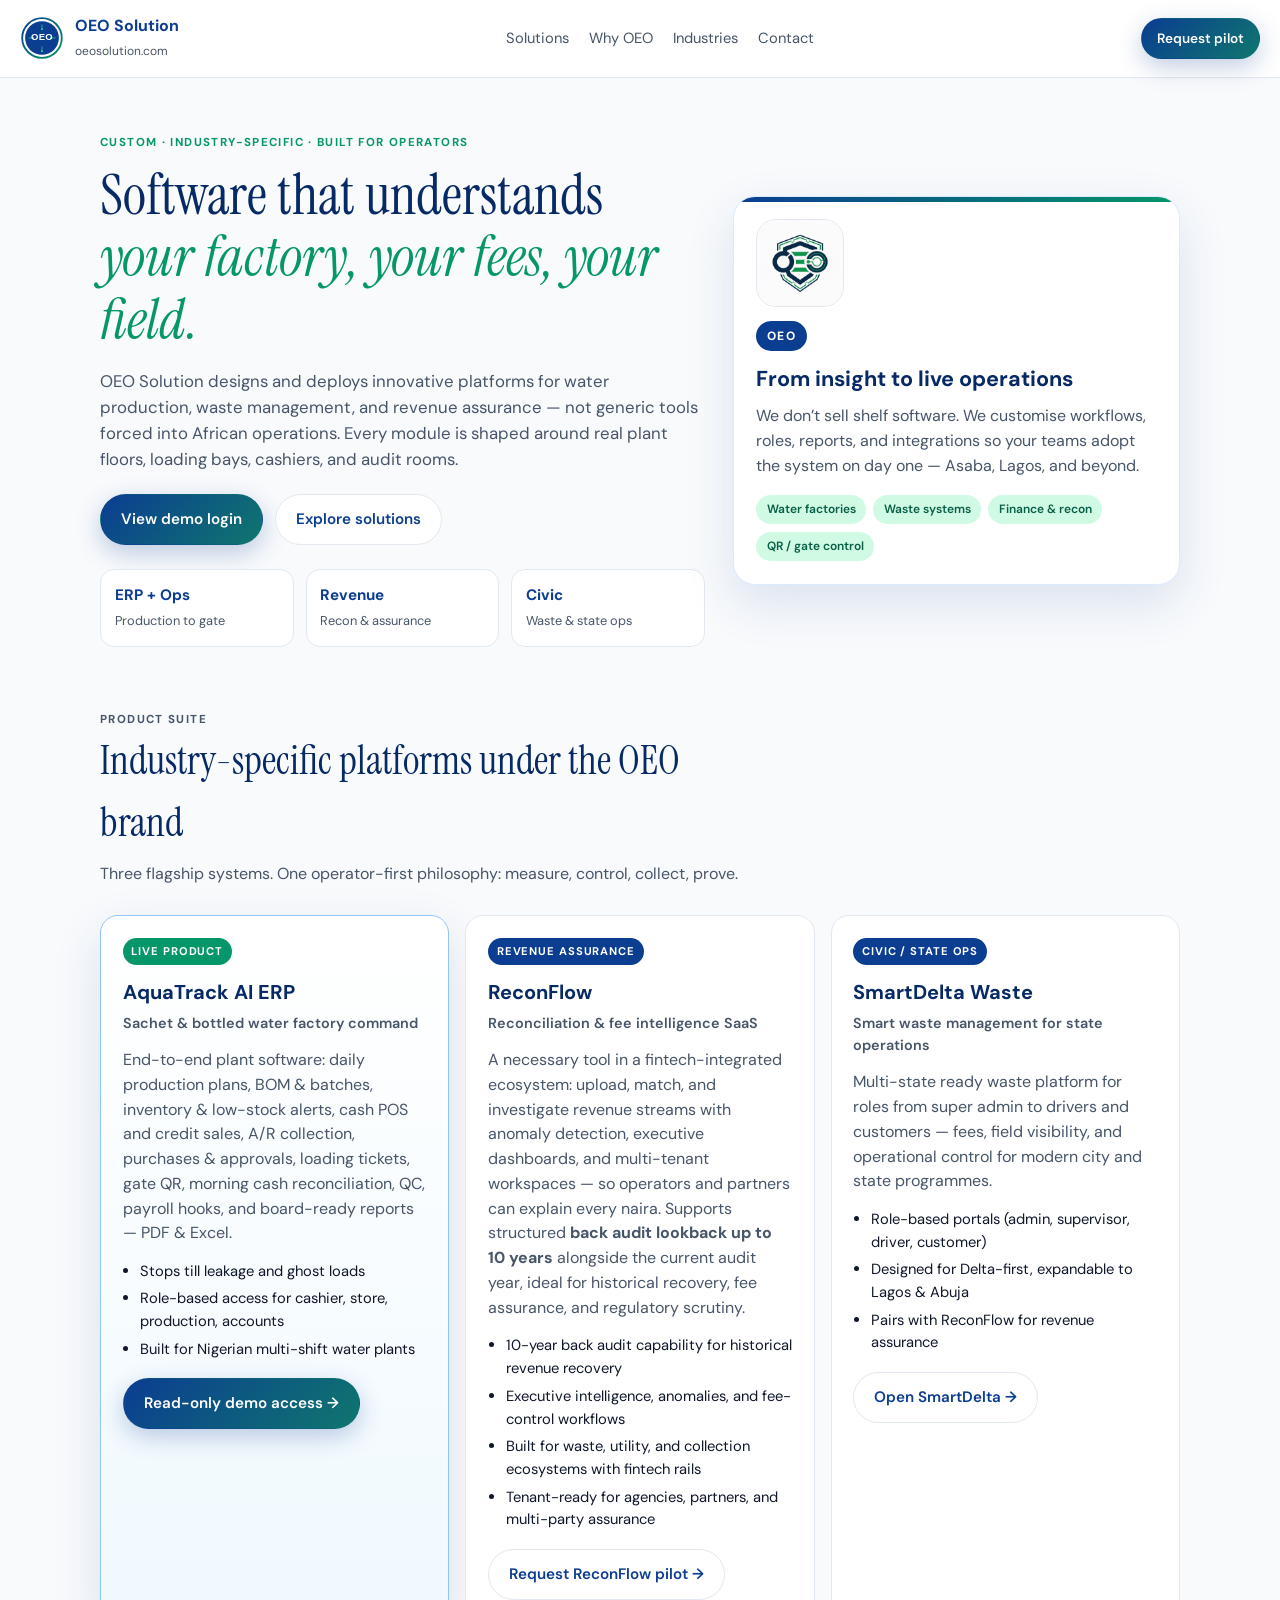
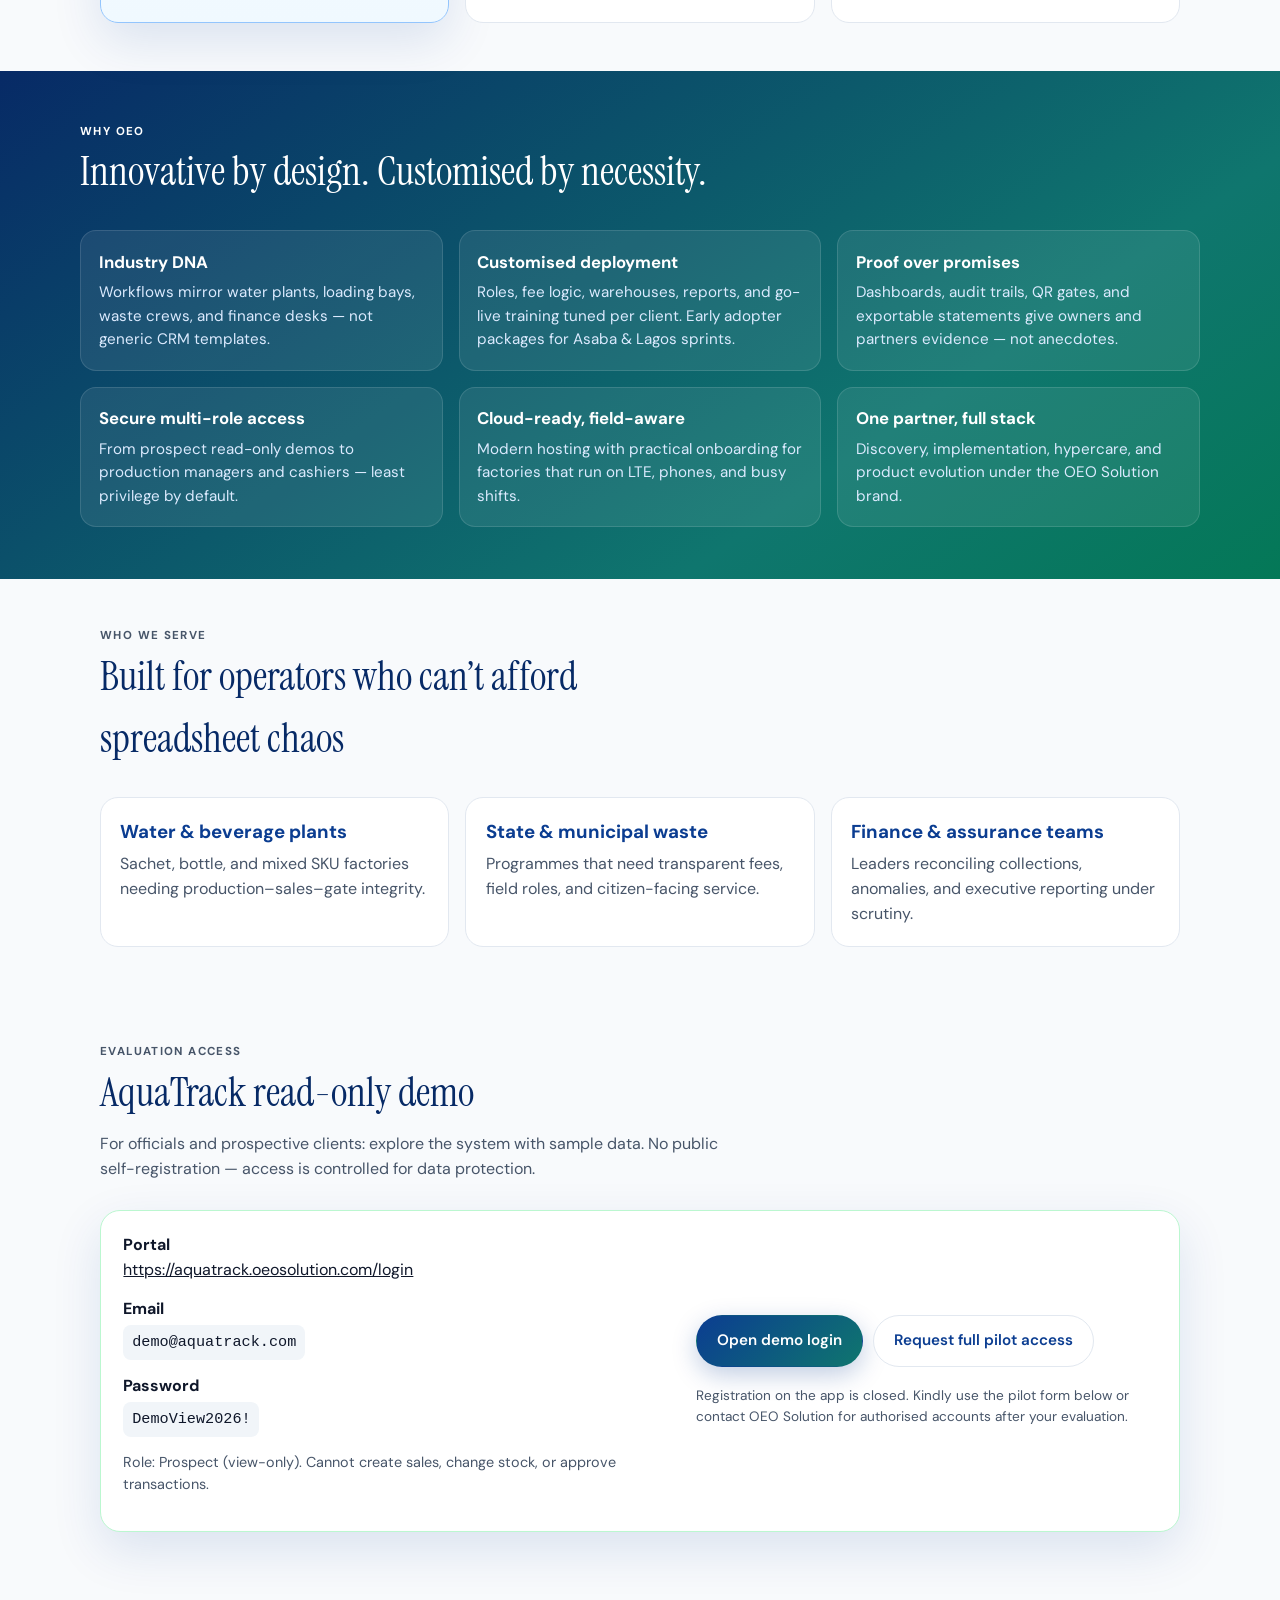
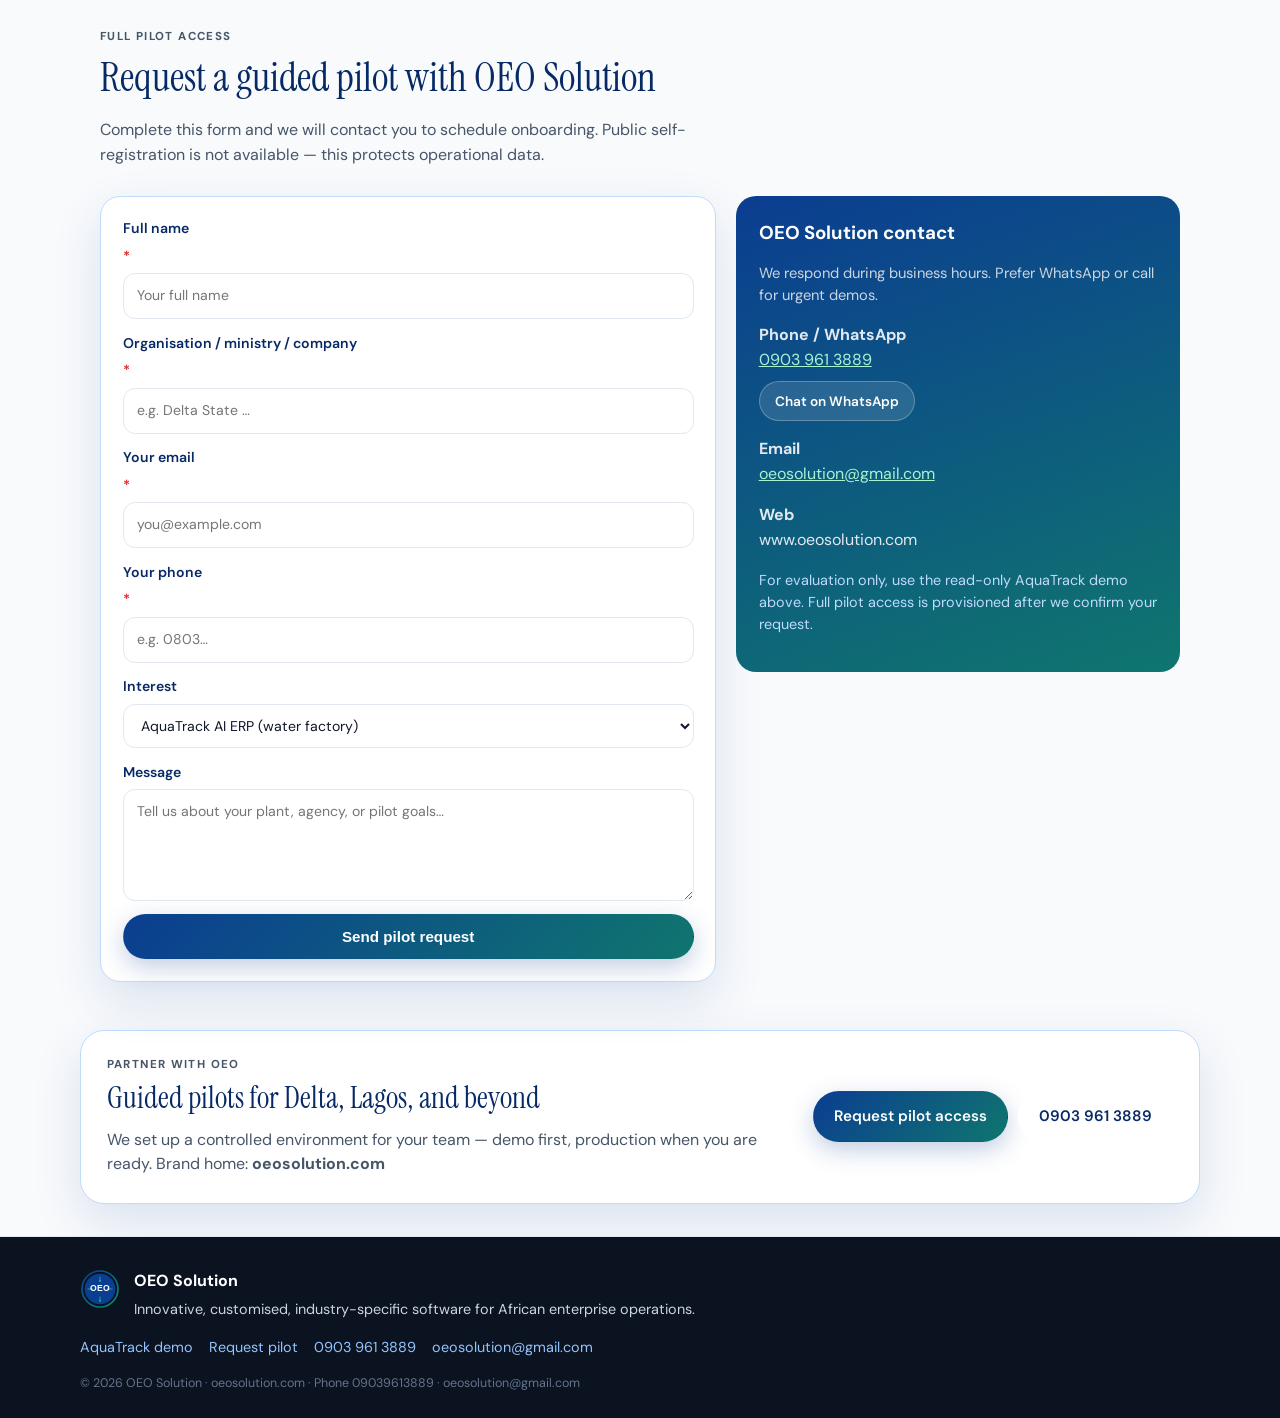
==== commit e252f4c5: "fix(home): ReconFlow copy for 10-year back audit; pilot form not AquaTrack demo" ====
--- a/index.html
+++ b/index.html
@@ -100,16 +100,19 @@
           <h3>ReconFlow</h3>
           <p class="card-sub">Reconciliation &amp; fee intelligence SaaS</p>
           <p>
-            Upload, match, and investigate revenue streams with anomaly detection,
-            executive dashboards, audit periods, and multi-tenant workspaces — designed for
-            operators who must explain every naira.
+            A necessary tool in a fintech-integrated ecosystem: upload, match, and investigate
+            revenue streams with anomaly detection, executive dashboards, and multi-tenant
+            workspaces — so operators and partners can explain every naira.
+            Supports structured <strong>back audit lookback up to 10 years</strong> alongside
+            the current audit year, ideal for historical recovery, fee assurance, and regulatory scrutiny.
           </p>
           <ul>
-            <li>Executive intelligence &amp; anomaly queues</li>
-            <li>Tenant-ready for partners and agencies</li>
-            <li>Ideal companion to waste &amp; utility collections</li>
+            <li>10-year back audit capability for historical revenue recovery</li>
+            <li>Executive intelligence, anomalies, and fee-control workflows</li>
+            <li>Built for waste, utility, and collection ecosystems with fintech rails</li>
+            <li>Tenant-ready for agencies, partners, and multi-party assurance</li>
           </ul>
-          <a class="btn btn-ghost" href="#demo-access">Request guided demo →</a>
+          <a class="btn btn-ghost" href="#pilot-form" data-interest="ReconFlow">Request ReconFlow pilot →</a>
         </article>
 
         <article class="card">
@@ -242,9 +245,9 @@
           </label>
           <label>
             Interest
-            <select name="interest">
+            <select name="interest" id="interestSelect">
               <option value="AquaTrack AI ERP">AquaTrack AI ERP (water factory)</option>
-              <option value="ReconFlow">ReconFlow (revenue assurance)</option>
+              <option value="ReconFlow">ReconFlow (revenue assurance · 10-year back audit)</option>
               <option value="SmartDelta Waste">SmartDelta Waste</option>
               <option value="Full OEO suite">Full OEO suite</option>
               <option value="General enquiry">General enquiry</option>
@@ -318,6 +321,22 @@
     document.getElementById('y').textContent = new Date().getFullYear();
 
     (function () {
+      // Deep-link from product cards: #pilot-form with preferred interest
+      document.querySelectorAll('a[data-interest]').forEach(function (link) {
+        link.addEventListener('click', function () {
+          var interest = link.getAttribute('data-interest');
+          var sel = document.getElementById('interestSelect');
+          if (sel && interest) {
+            for (var i = 0; i < sel.options.length; i++) {
+              if (sel.options[i].value === interest) {
+                sel.selectedIndex = i;
+                break;
+              }
+            }
+          }
+        });
+      });
+
       var form = document.getElementById('pilotForm');
       var status = document.getElementById('pilotFormStatus');
       if (!form) return;
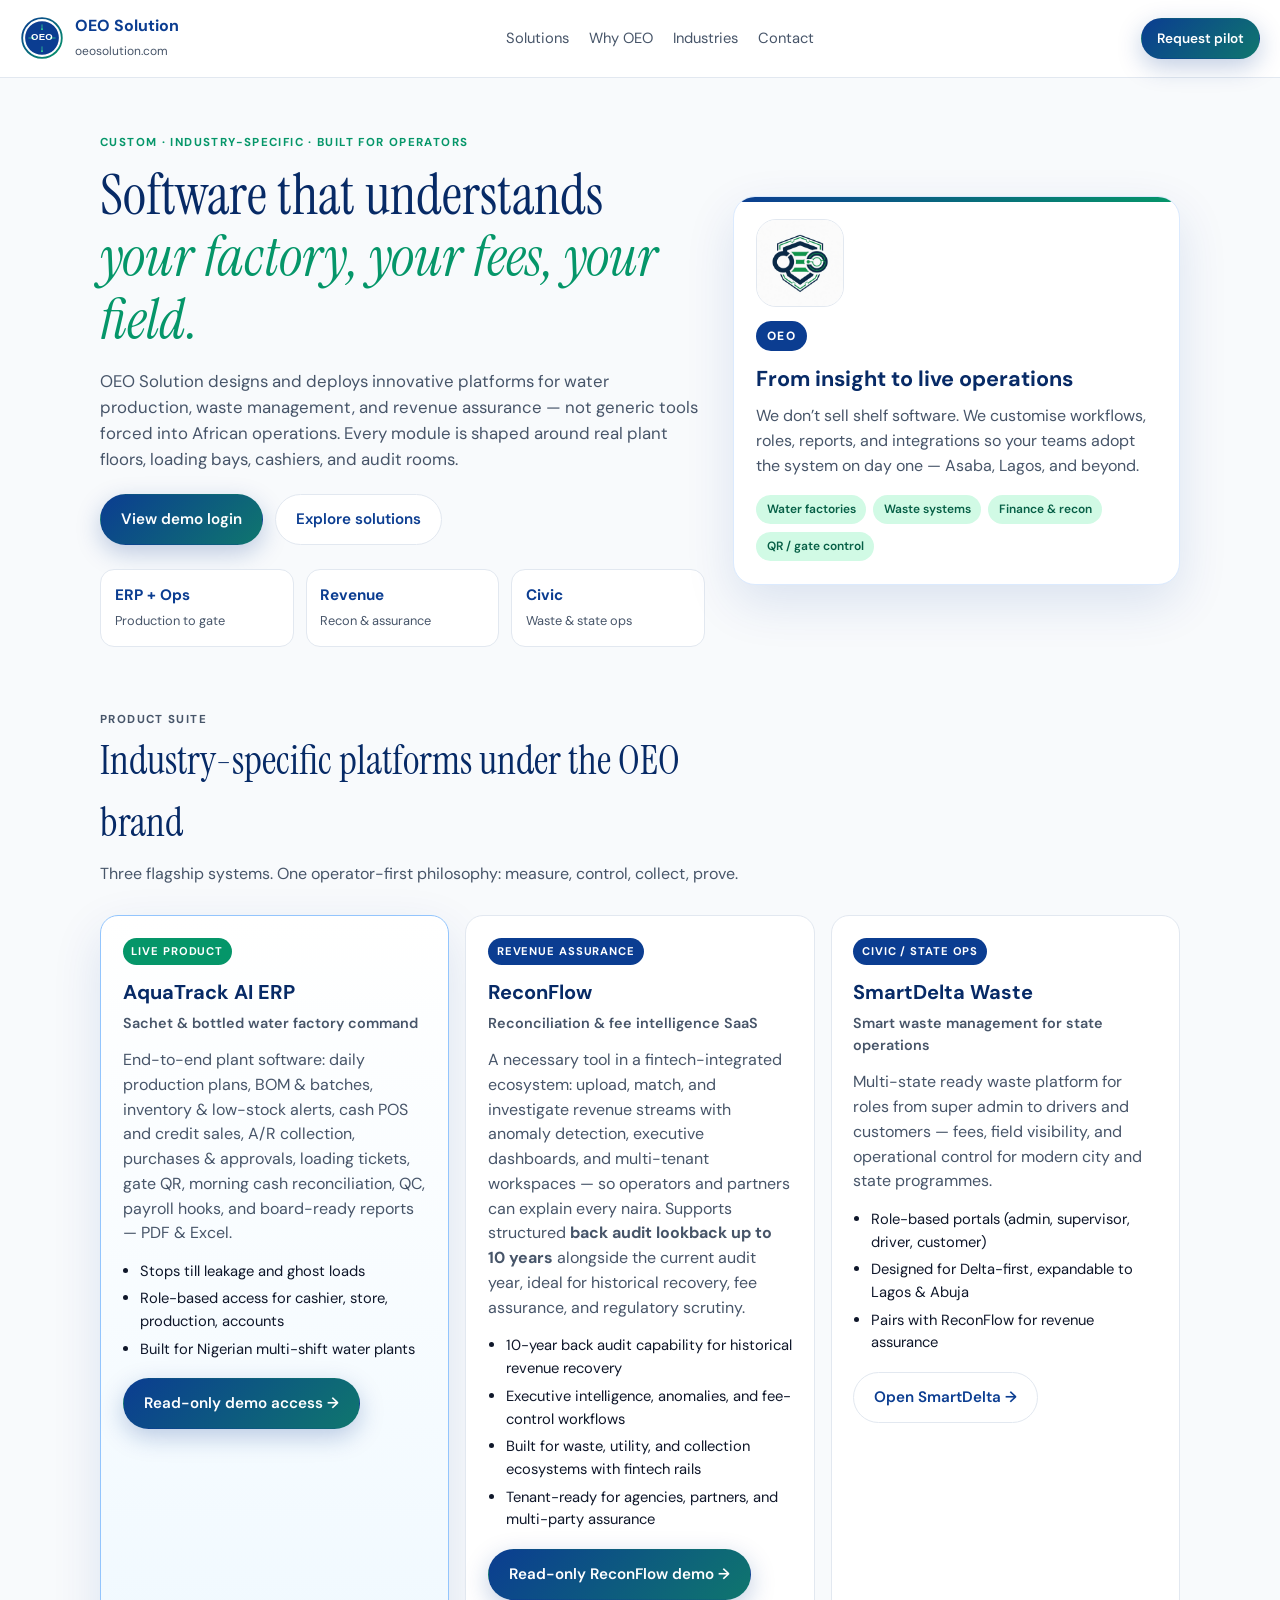
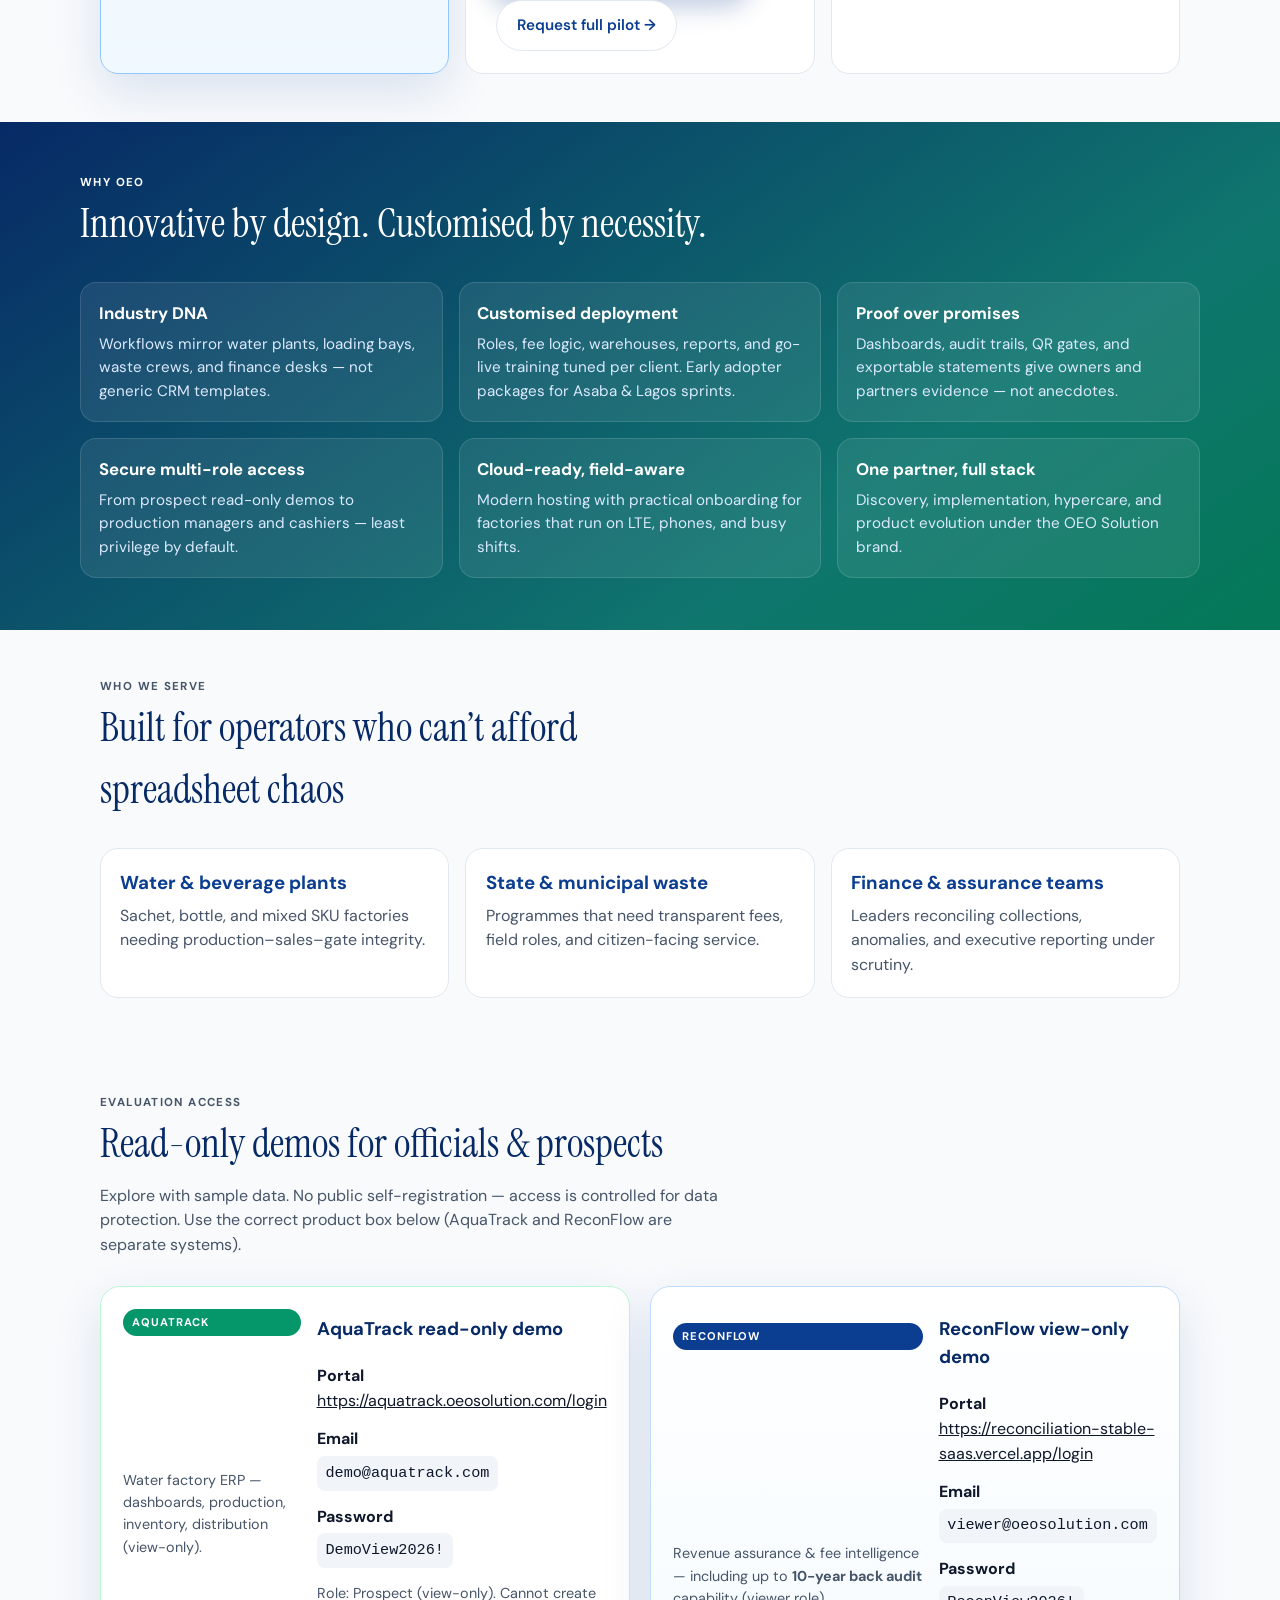
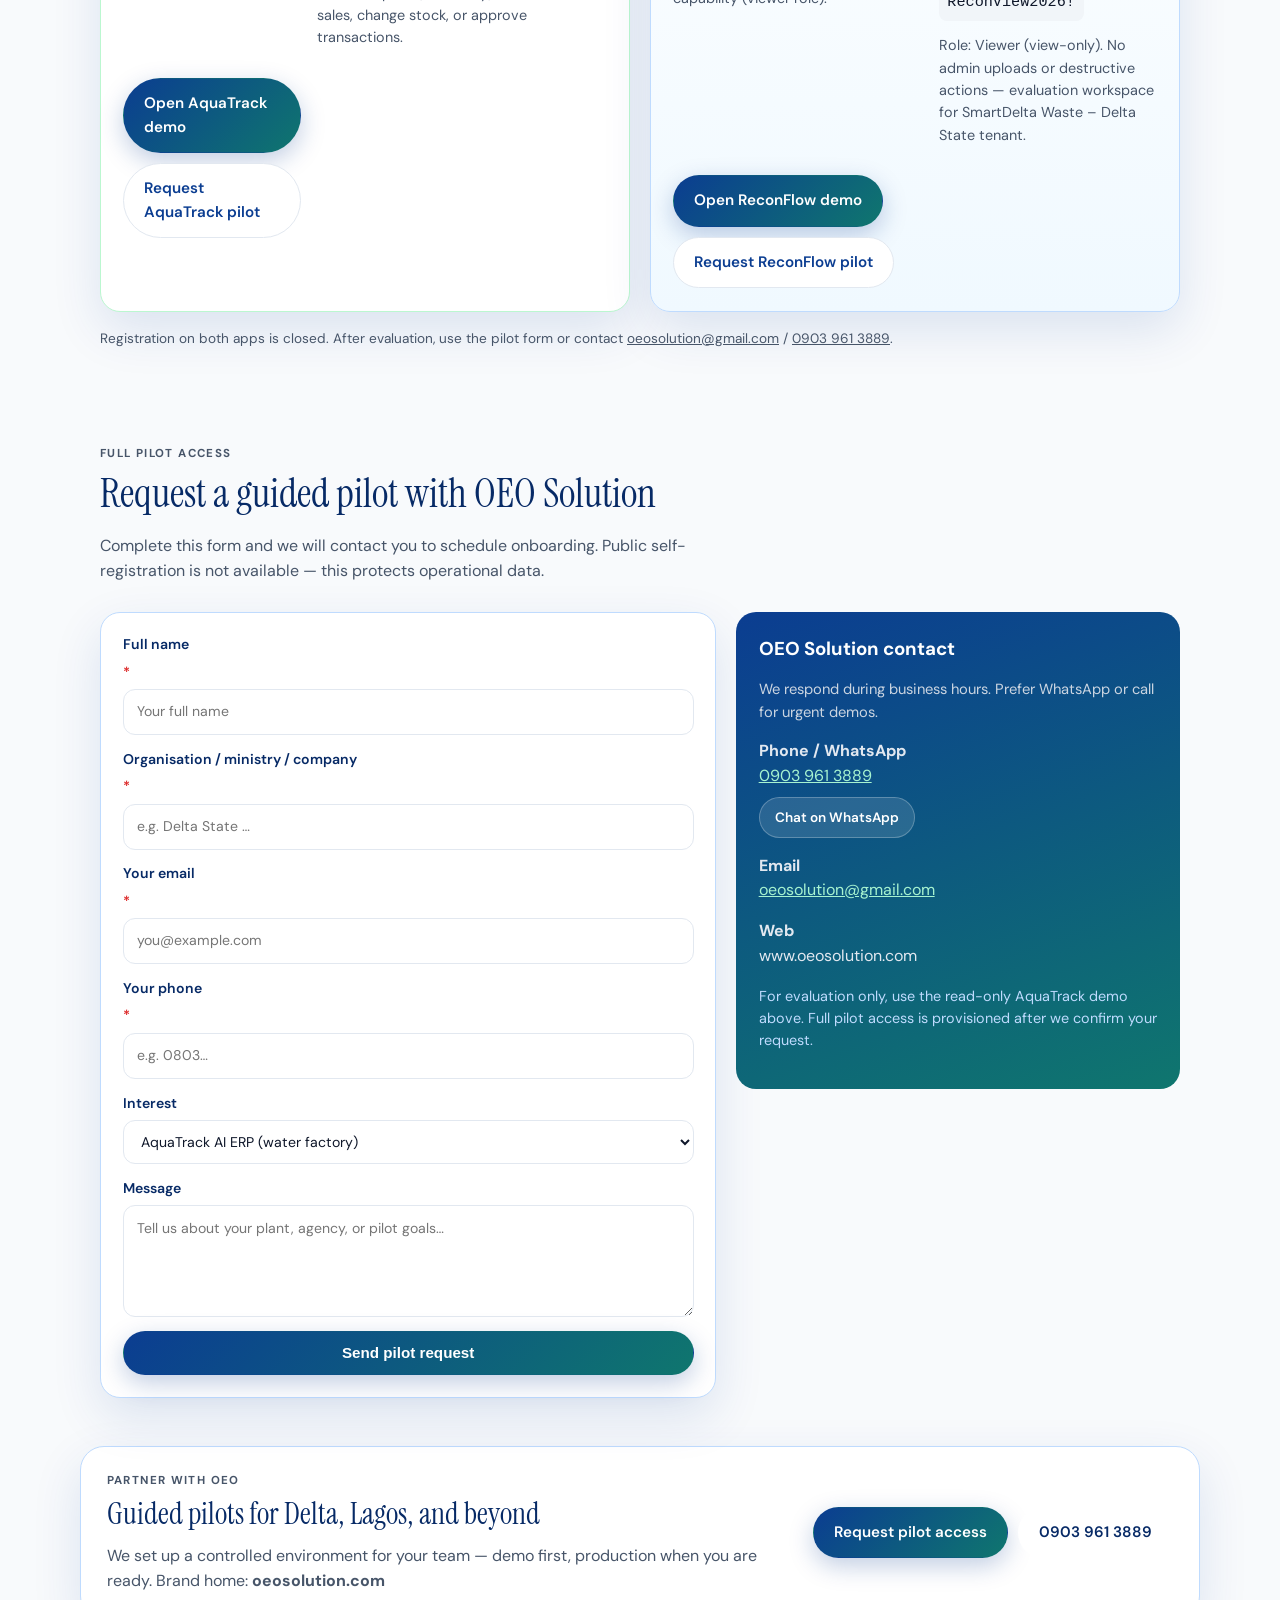
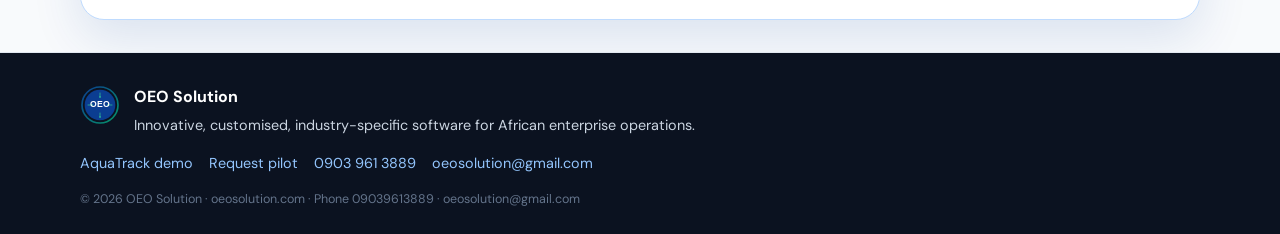
==== commit 9bc19a29: "feat(home): separate ReconFlow view-only demo credentials from AquaTrack" ====
--- a/index.html
+++ b/index.html
@@ -112,7 +112,8 @@
             <li>Built for waste, utility, and collection ecosystems with fintech rails</li>
             <li>Tenant-ready for agencies, partners, and multi-party assurance</li>
           </ul>
-          <a class="btn btn-ghost" href="#pilot-form" data-interest="ReconFlow">Request ReconFlow pilot →</a>
+          <a class="btn btn-primary" href="#reconflow-demo">Read-only ReconFlow demo →</a>
+          <a class="btn btn-ghost" href="#pilot-form" data-interest="ReconFlow" style="margin-left:0.5rem">Request full pilot →</a>
         </article>
 
         <article class="card">
@@ -191,28 +192,52 @@
     <section id="demo-access" class="section">
       <div class="section-head">
         <p class="eyebrow">Evaluation access</p>
-        <h2>AquaTrack read-only demo</h2>
+        <h2>Read-only demos for officials &amp; prospects</h2>
         <p>
-          For officials and prospective clients: explore the system with sample data.
-          No public self-registration — access is controlled for data protection.
+          Explore with sample data. No public self-registration — access is controlled for data protection.
+          Use the correct product box below (AquaTrack and ReconFlow are separate systems).
         </p>
       </div>
-      <div class="demo-box">
-        <div class="demo-creds">
-          <p><strong>Portal</strong><br /><a href="https://aquatrack.oeosolution.com/login" target="_blank" rel="noopener">https://aquatrack.oeosolution.com/login</a></p>
-          <p><strong>Email</strong><br /><code>demo@aquatrack.com</code></p>
-          <p><strong>Password</strong><br /><code>DemoView2026!</code></p>
-          <p class="demo-note">Role: Prospect (view-only). Cannot create sales, change stock, or approve transactions.</p>
-        </div>
-        <div class="demo-actions">
-          <a class="btn btn-primary" href="https://aquatrack.oeosolution.com/login" target="_blank" rel="noopener">Open demo login</a>
-          <a class="btn btn-ghost" href="#pilot-form">Request full pilot access</a>
-          <p class="fine-inline">
-            Registration on the app is closed. Kindly use the pilot form below or contact OEO Solution
-            for authorised accounts after your evaluation.
-          </p>
-        </div>
-      </div>
+
+      <div class="demo-pair">
+        <div class="demo-box" id="aquatrack-demo">
+          <div class="card-tag">AquaTrack</div>
+          <h3>AquaTrack read-only demo</h3>
+          <p class="demo-note">Water factory ERP — dashboards, production, inventory, distribution (view-only).</p>
+          <div class="demo-creds">
+            <p><strong>Portal</strong><br /><a href="https://aquatrack.oeosolution.com/login" target="_blank" rel="noopener">https://aquatrack.oeosolution.com/login</a></p>
+            <p><strong>Email</strong><br /><code>demo@aquatrack.com</code></p>
+            <p><strong>Password</strong><br /><code>DemoView2026!</code></p>
+            <p class="demo-note">Role: Prospect (view-only). Cannot create sales, change stock, or approve transactions.</p>
+          </div>
+          <div class="demo-actions">
+            <a class="btn btn-primary" href="https://aquatrack.oeosolution.com/login" target="_blank" rel="noopener">Open AquaTrack demo</a>
+            <a class="btn btn-ghost" href="#pilot-form" data-interest="AquaTrack AI ERP">Request AquaTrack pilot</a>
+          </div>
+        </div>
+
+        <div class="demo-box recon" id="reconflow-demo">
+          <div class="card-tag alt">ReconFlow</div>
+          <h3>ReconFlow view-only demo</h3>
+          <p class="demo-note">Revenue assurance &amp; fee intelligence — including up to <strong>10-year back audit</strong> capability (viewer role).</p>
+          <div class="demo-creds">
+            <p><strong>Portal</strong><br /><a href="https://reconciliation-stable-saas.vercel.app/login" target="_blank" rel="noopener">https://reconciliation-stable-saas.vercel.app/login</a></p>
+            <p><strong>Email</strong><br /><code>viewer@oeosolution.com</code></p>
+            <p><strong>Password</strong><br /><code>ReconView2026!</code></p>
+            <p class="demo-note">Role: Viewer (view-only). No admin uploads or destructive actions — evaluation workspace for SmartDelta Waste – Delta State tenant.</p>
+          </div>
+          <div class="demo-actions">
+            <a class="btn btn-primary" href="https://reconciliation-stable-saas.vercel.app/login" target="_blank" rel="noopener">Open ReconFlow demo</a>
+            <a class="btn btn-ghost" href="#pilot-form" data-interest="ReconFlow">Request ReconFlow pilot</a>
+          </div>
+        </div>
+      </div>
+
+      <p class="fine-inline" style="margin-top:1rem">
+        Registration on both apps is closed. After evaluation, use the pilot form or contact
+        <a href="mailto:oeosolution@gmail.com">oeosolution@gmail.com</a> /
+        <a href="tel:+2349039613889">0903 961 3889</a>.
+      </p>
     </section>
 
     <section id="pilot-form" class="section">
--- a/styles.css
+++ b/styles.css
@@ -347,14 +347,31 @@
   .pilot-grid { grid-template-columns: 1.25fr 0.9fr; align-items: start; }
 }
 
+.demo-pair {
+  display: grid;
+  gap: 1.25rem;
+}
+@media (min-width: 900px) {
+  .demo-pair { grid-template-columns: 1fr 1fr; }
+}
 .demo-box {
   display: grid;
-  gap: 1.25rem;
+  gap: 1rem;
   background: white;
   border: 1px solid #bbf7d0;
   border-radius: 20px;
   padding: 1.4rem;
   box-shadow: var(--shadow);
+  align-content: start;
+}
+.demo-box.recon {
+  border-color: #bfdbfe;
+  background: linear-gradient(180deg, #ffffff 0%, #f0f9ff 100%);
+}
+.demo-box h3 {
+  margin: 0.35rem 0 0.25rem;
+  color: var(--navy-deep);
+  font-size: 1.15rem;
 }
 .demo-creds p { margin: 0 0 0.85rem; color: var(--ink); }
 .demo-creds code {
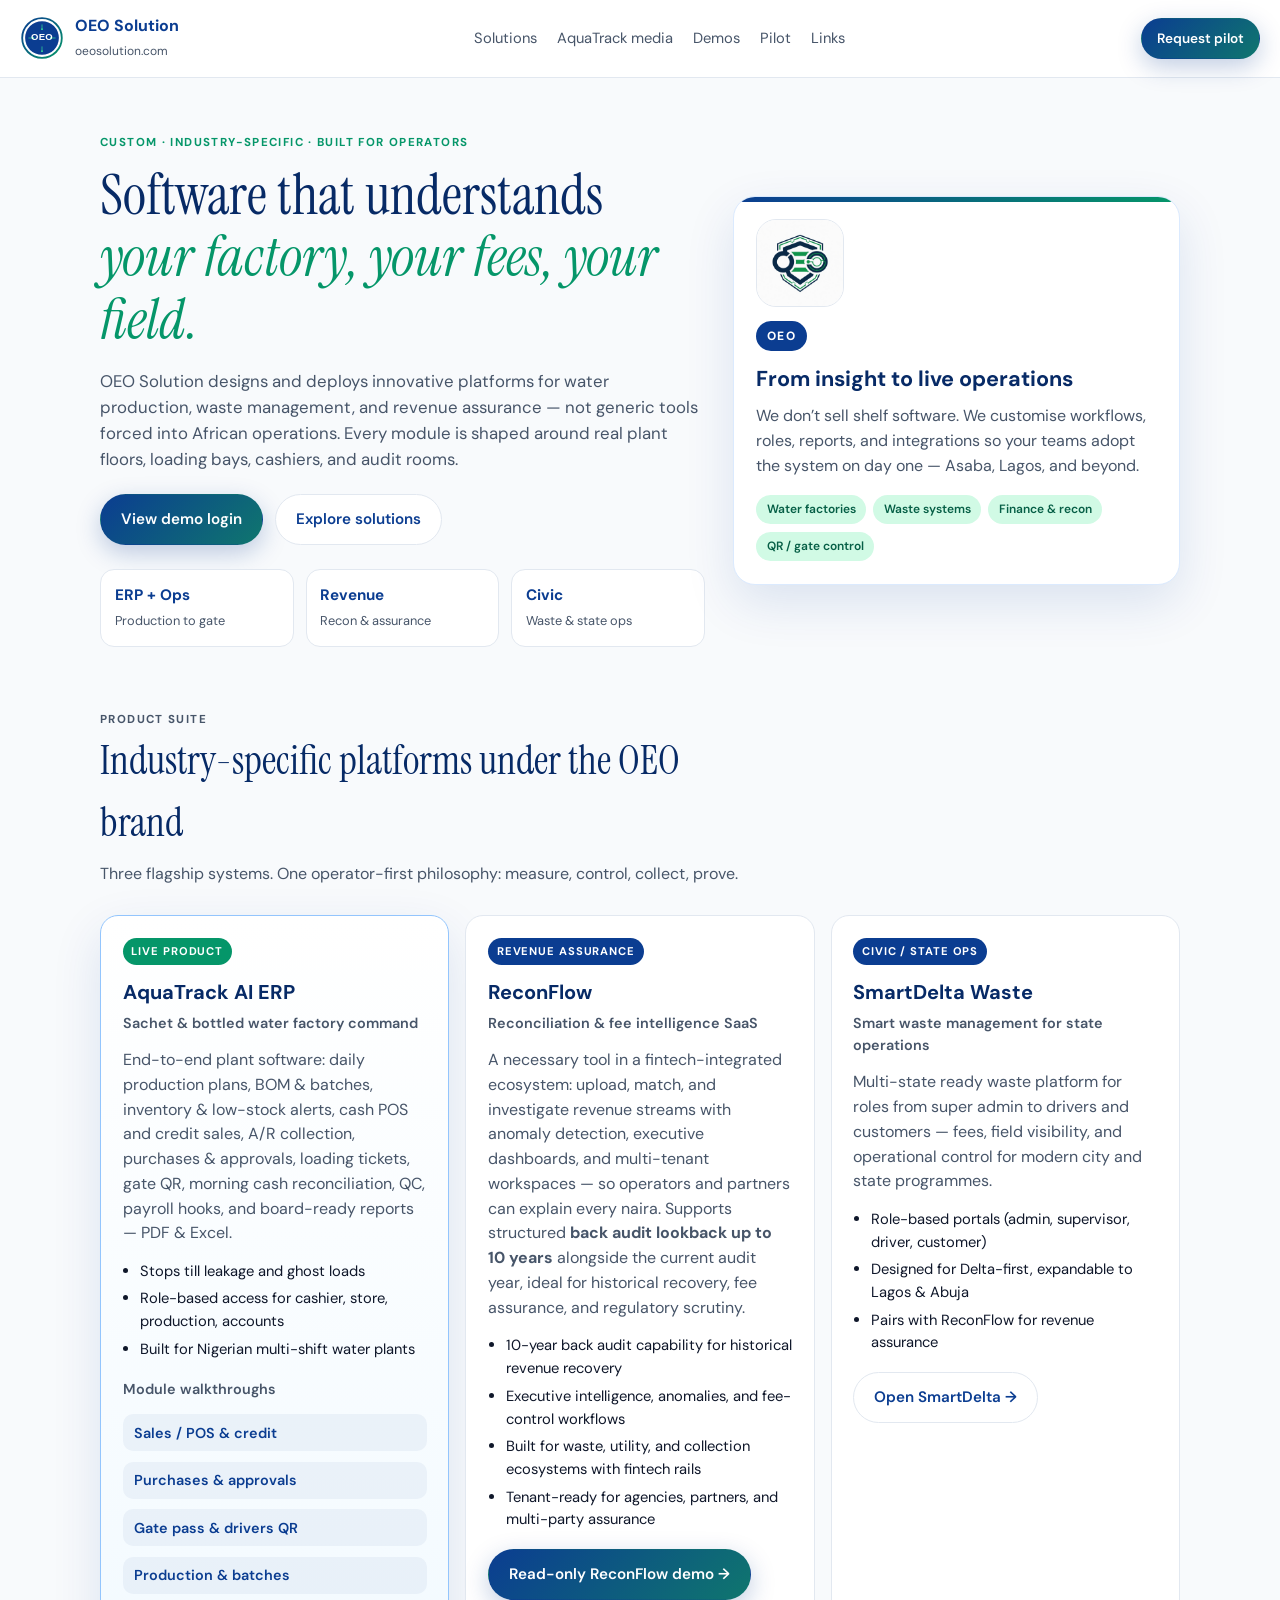
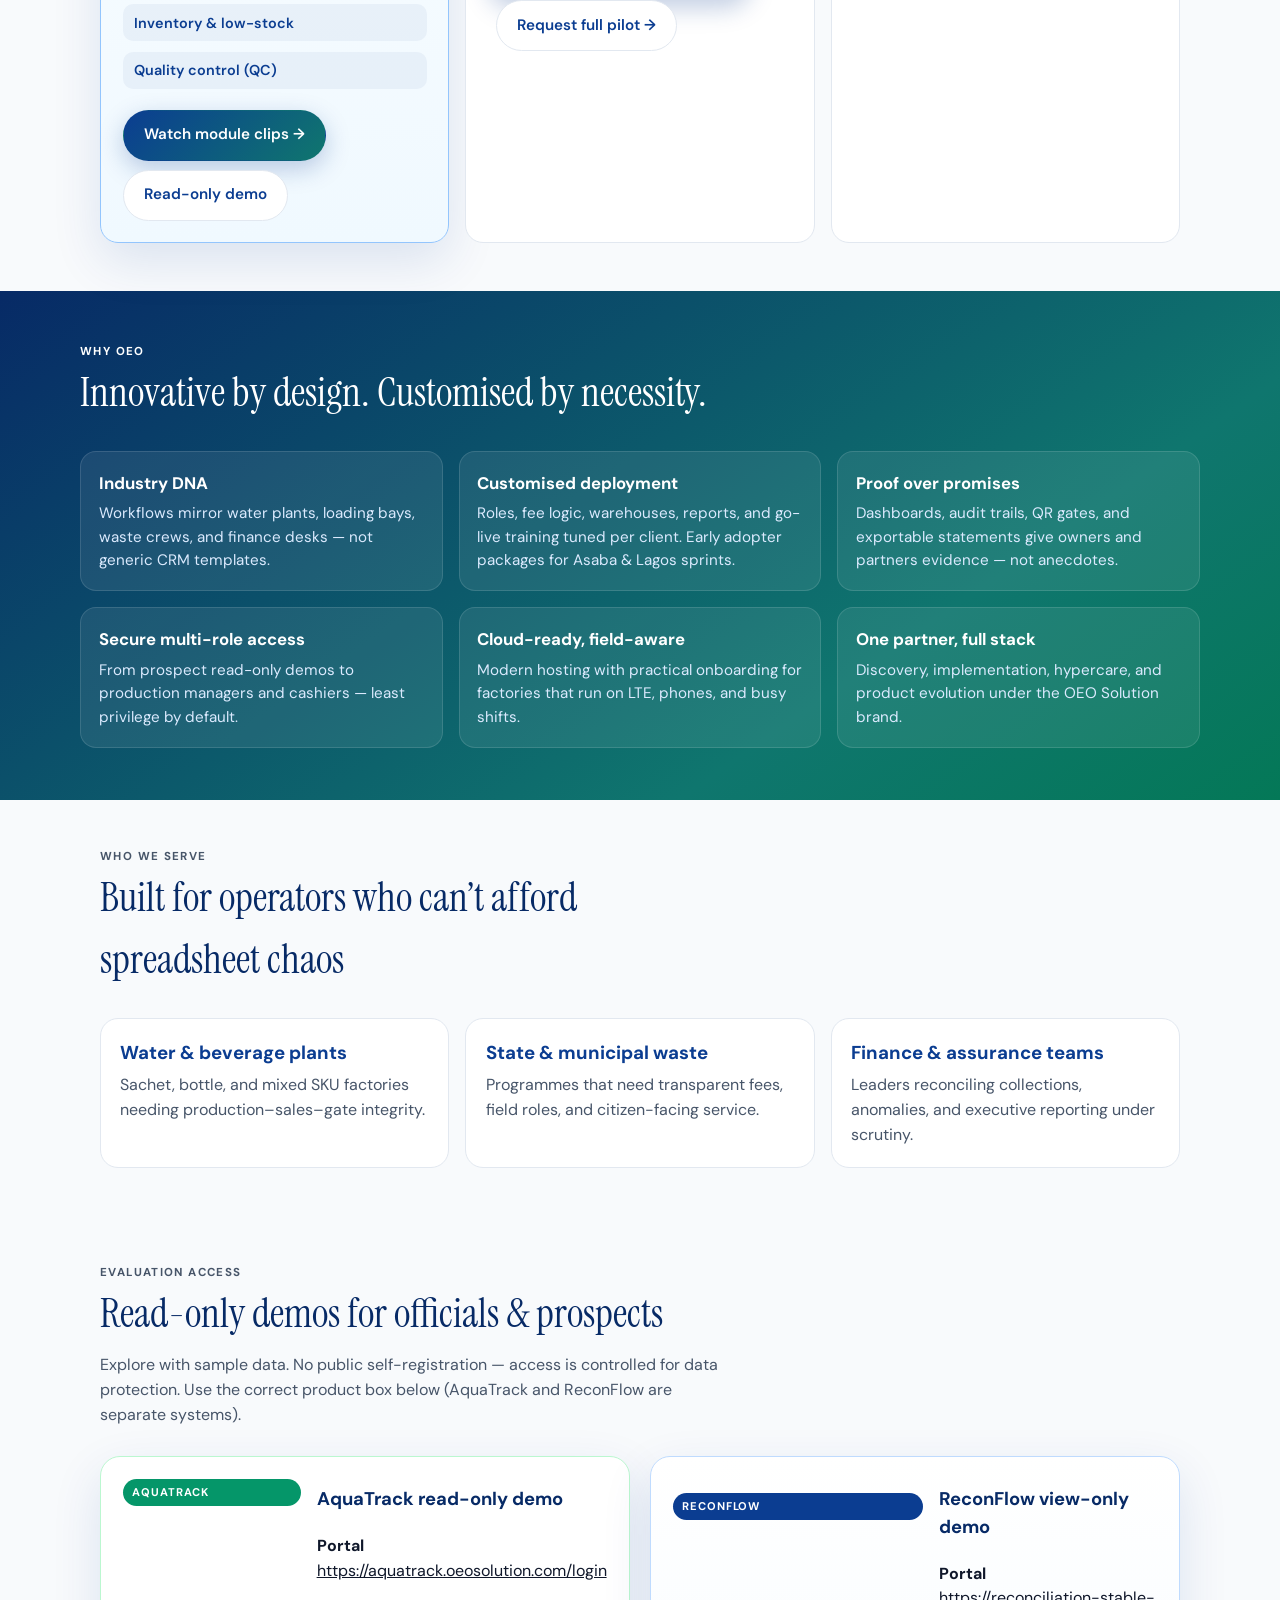
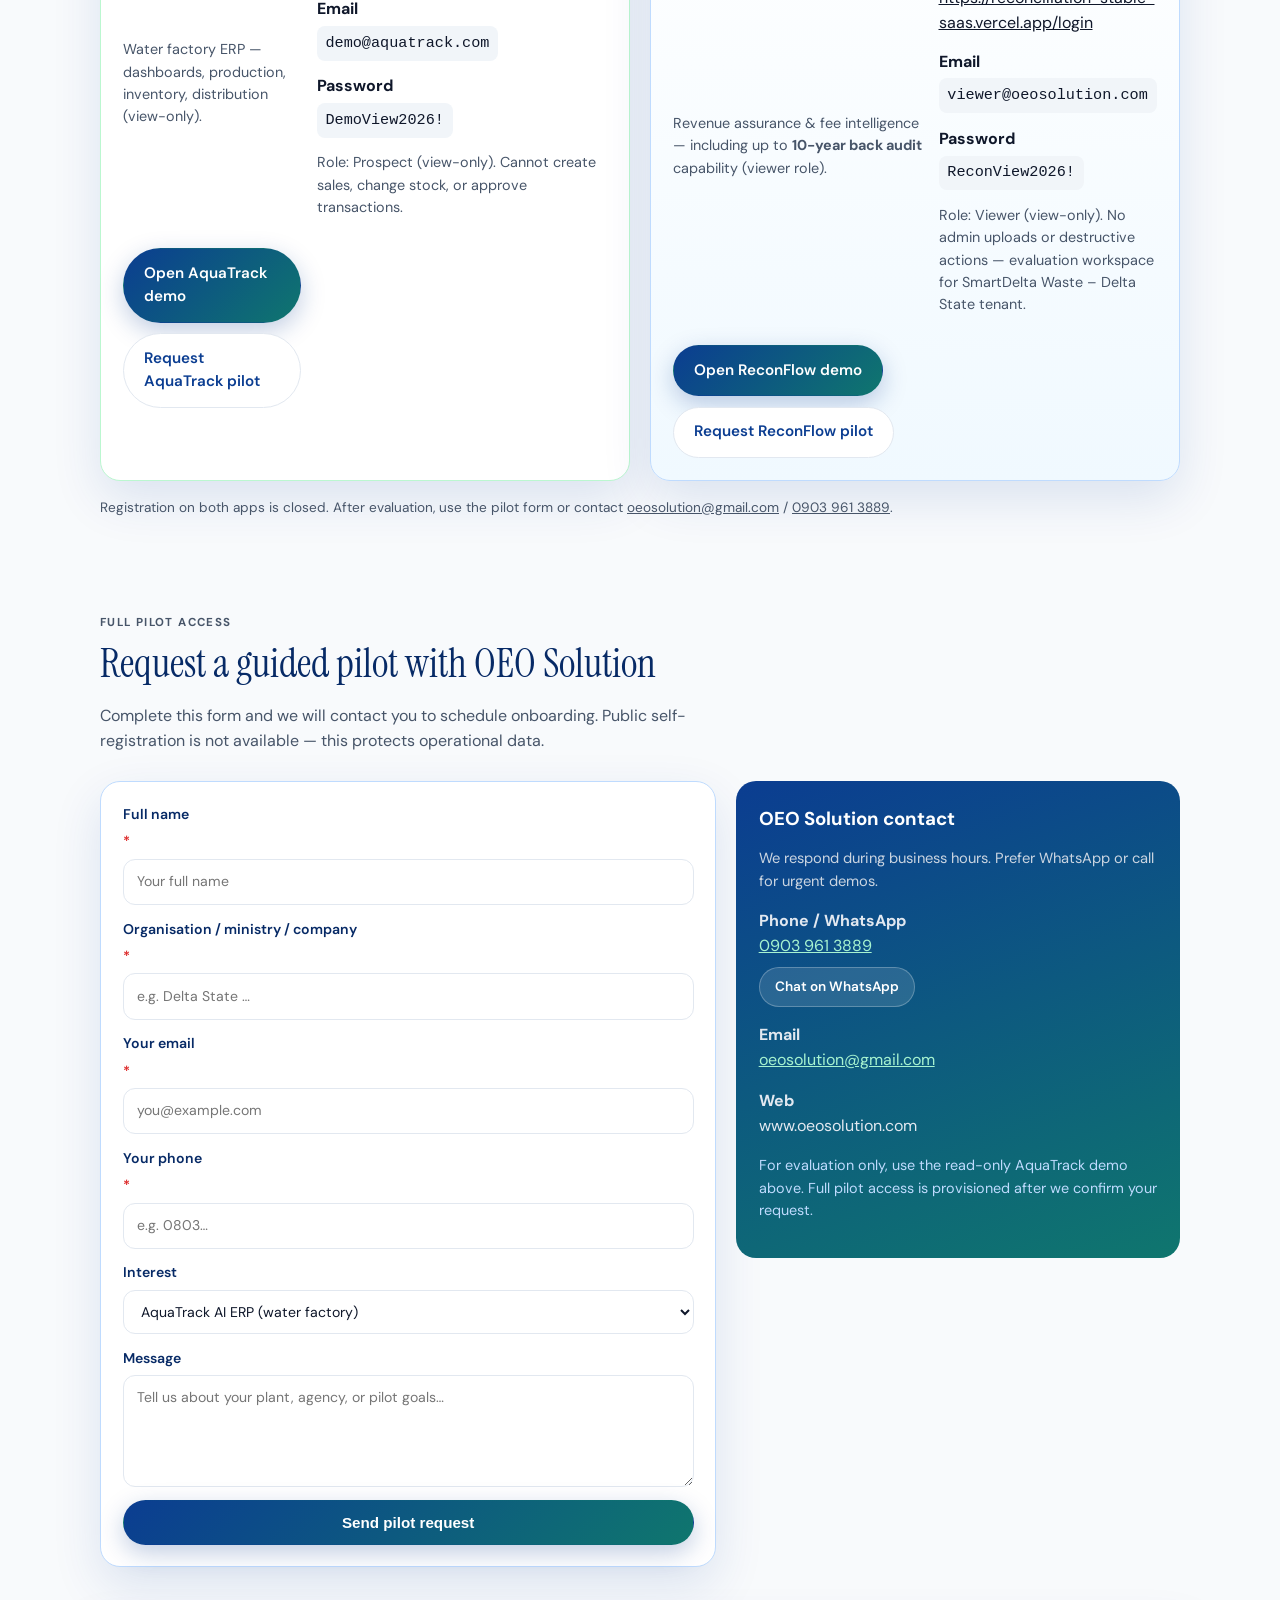
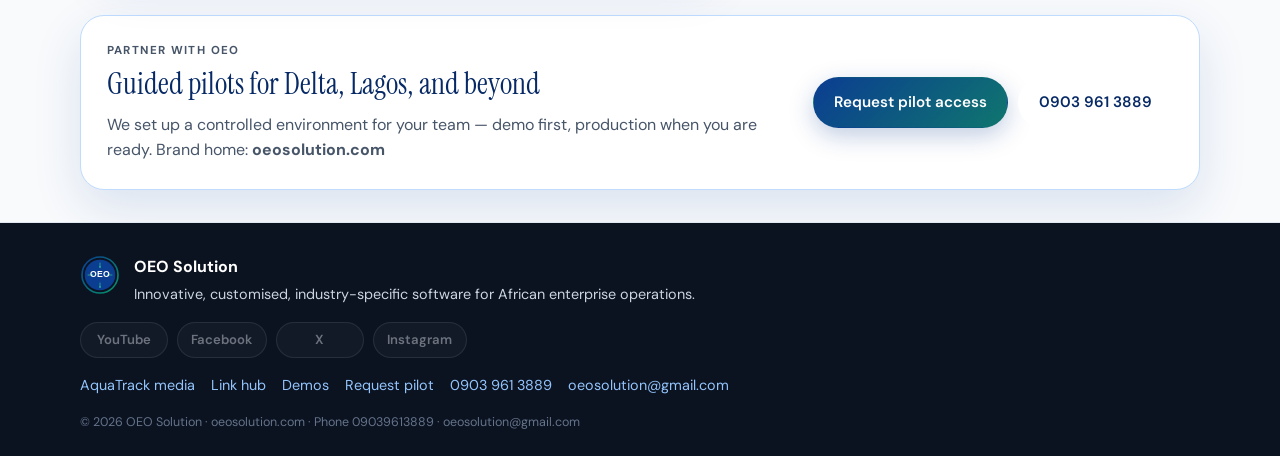
==== commit 30a3693a: "Add AquaTrack media page, link-in-bio hub, and social footer. Six module anchors with YouTube embed " ====
--- a/index.html
+++ b/index.html
@@ -22,9 +22,10 @@
     </a>
     <nav class="nav">
       <a href="#solutions">Solutions</a>
-      <a href="#why">Why OEO</a>
-      <a href="#industries">Industries</a>
-      <a href="#contact">Contact</a>
+      <a href="aquatrack/">AquaTrack media</a>
+      <a href="#demo-access">Demos</a>
+      <a href="#pilot-form">Pilot</a>
+      <a href="links/">Links</a>
     </nav>
     <a class="btn btn-primary btn-sm" href="#pilot-form">Request pilot</a>
   </header>
@@ -92,7 +93,19 @@
             <li>Role-based access for cashier, store, production, accounts</li>
             <li>Built for Nigerian multi-shift water plants</li>
           </ul>
-          <a class="btn btn-primary" href="#demo-access">Read-only demo access →</a>
+          <p class="card-sub" style="margin-top:0.25rem">Module walkthroughs</p>
+          <ul class="media-bullets">
+            <li><a href="aquatrack/#sales">Sales / POS &amp; credit</a></li>
+            <li><a href="aquatrack/#purchases">Purchases &amp; approvals</a></li>
+            <li><a href="aquatrack/#gate-qr">Gate pass &amp; drivers QR</a></li>
+            <li><a href="aquatrack/#production">Production &amp; batches</a></li>
+            <li><a href="aquatrack/#inventory">Inventory &amp; low-stock</a></li>
+            <li><a href="aquatrack/#qc">Quality control (QC)</a></li>
+          </ul>
+          <div class="card-actions">
+            <a class="btn btn-primary" href="aquatrack/">Watch module clips →</a>
+            <a class="btn btn-ghost" href="#demo-access">Read-only demo</a>
+          </div>
         </article>
 
         <article class="card">
@@ -334,16 +347,28 @@
         <p>Innovative, customised, industry-specific software for African enterprise operations.</p>
       </div>
     </div>
+    <div class="social-row" aria-label="OEO on social media">
+      <a class="social-btn" data-social="youtube" href="#" target="_blank" rel="noopener">YouTube</a>
+      <a class="social-btn" data-social="facebook" href="#" target="_blank" rel="noopener">Facebook</a>
+      <a class="social-btn" data-social="x" href="#" target="_blank" rel="noopener">X</a>
+      <a class="social-btn" data-social="instagram" href="#" target="_blank" rel="noopener">Instagram</a>
+    </div>
     <div class="footer-links">
-      <a href="#demo-access">AquaTrack demo</a>
+      <a href="aquatrack/">AquaTrack media</a>
+      <a href="links/">Link hub</a>
+      <a href="#demo-access">Demos</a>
       <a href="#pilot-form">Request pilot</a>
       <a href="tel:+2349039613889">0903 961 3889</a>
       <a href="mailto:oeosolution@gmail.com">oeosolution@gmail.com</a>
     </div>
     <p class="fine">© <span id="y"></span> OEO Solution · oeosolution.com · Phone 09039613889 · oeosolution@gmail.com</p>
   </footer>
+  <script src="js/social-config.js"></script>
   <script>
     document.getElementById('y').textContent = new Date().getFullYear();
+    if (window.OEO_SOCIAL && typeof window.OEO_SOCIAL.apply === 'function') {
+      window.OEO_SOCIAL.apply();
+    }
 
     (function () {
       // Deep-link from product cards: #pilot-form with preferred interest
--- a/styles.css
+++ b/styles.css
@@ -242,6 +242,28 @@
   font-size: 0.92rem;
 }
 .card li { margin-bottom: 0.3rem; }
+.media-bullets {
+  list-style: none !important;
+  padding-left: 0 !important;
+  display: grid;
+  gap: 0.35rem;
+  margin-bottom: 1rem !important;
+}
+.media-bullets a {
+  display: block;
+  text-decoration: none;
+  color: var(--navy);
+  font-weight: 600;
+  font-size: 0.9rem;
+  padding: 0.4rem 0.65rem;
+  border-radius: 10px;
+  background: rgba(11, 61, 145, 0.05);
+  border: 1px solid transparent;
+}
+.media-bullets a:hover {
+  border-color: #93c5fd;
+  background: #eff6ff;
+}
 
 .band {
   max-width: none;
@@ -468,3 +490,334 @@
   .site-header .btn-sm { display: none; }
   .hero-stats { grid-template-columns: 1fr; }
 }
+
+/* —— AquaTrack media page —— */
+.page-hero { padding-bottom: 0.5rem; }
+.page-title {
+  font-family: "Instrument Serif", Georgia, serif;
+  font-weight: 400;
+  font-size: clamp(2rem, 4vw, 2.75rem);
+  line-height: 1.15;
+  margin: 0 0 0.75rem;
+  color: var(--navy-deep);
+}
+.inline-code {
+  font-size: 0.85em;
+  background: #f1f5f9;
+  padding: 0.15rem 0.4rem;
+  border-radius: 6px;
+  color: var(--navy);
+}
+.module-jump { padding-top: 0.5rem; padding-bottom: 0.5rem; }
+.jump-label {
+  margin: 0 0 0.65rem;
+  font-size: 0.75rem;
+  font-weight: 700;
+  letter-spacing: 0.1em;
+  text-transform: uppercase;
+  color: var(--muted);
+}
+.jump-chips {
+  display: flex;
+  flex-wrap: wrap;
+  gap: 0.5rem;
+}
+.jump-chip {
+  text-decoration: none;
+  font-size: 0.82rem;
+  font-weight: 600;
+  color: var(--navy);
+  background: white;
+  border: 1px solid var(--line);
+  border-radius: 999px;
+  padding: 0.45rem 0.85rem;
+  transition: 0.15s ease;
+}
+.jump-chip:hover {
+  border-color: #93c5fd;
+  background: #eff6ff;
+}
+.modules { display: grid; gap: 1.25rem; padding-top: 1.25rem; }
+.module-card {
+  display: grid;
+  gap: 1.25rem;
+  background: white;
+  border: 1px solid var(--line);
+  border-radius: calc(var(--radius) + 2px);
+  padding: 1.35rem;
+  scroll-margin-top: 5.5rem;
+  box-shadow: 0 8px 28px rgba(15, 23, 42, 0.04);
+  transition: box-shadow 0.2s ease, border-color 0.2s ease;
+}
+.module-card.module-flash {
+  border-color: #34d399;
+  box-shadow: 0 0 0 3px rgba(16, 185, 129, 0.25);
+}
+.module-num {
+  display: inline-block;
+  font-size: 0.72rem;
+  font-weight: 700;
+  letter-spacing: 0.1em;
+  text-transform: uppercase;
+  color: var(--emerald);
+  margin-bottom: 0.4rem;
+}
+.module-copy h2 {
+  margin: 0 0 0.5rem;
+  font-size: 1.35rem;
+  color: var(--navy-deep);
+}
+.module-benefit {
+  margin: 0 0 0.85rem;
+  color: var(--muted);
+}
+.module-copy ul {
+  margin: 0 0 1rem;
+  padding-left: 1.1rem;
+  color: var(--ink);
+  font-size: 0.92rem;
+}
+.module-copy li { margin-bottom: 0.25rem; }
+.module-actions {
+  display: flex;
+  flex-wrap: wrap;
+  gap: 0.5rem;
+}
+.module-media { min-width: 0; }
+.video-frame {
+  position: relative;
+  width: 100%;
+  padding-top: 56.25%;
+  border-radius: 14px;
+  overflow: hidden;
+  background: #0f172a;
+  border: 1px solid var(--line);
+}
+.video-frame iframe {
+  position: absolute;
+  inset: 0;
+  width: 100%;
+  height: 100%;
+  border: 0;
+}
+.video-placeholder {
+  border-radius: 14px;
+  border: 1px dashed #94a3b8;
+  background: linear-gradient(160deg, #f8fafc, #ecfdf5);
+  padding: 1.5rem 1.25rem;
+  min-height: 200px;
+  display: grid;
+  align-content: center;
+  gap: 0.45rem;
+}
+.video-placeholder-title {
+  margin: 0;
+  font-weight: 700;
+  color: var(--navy-deep);
+}
+.video-placeholder-hint,
+.video-placeholder-share {
+  margin: 0;
+  font-size: 0.88rem;
+  color: var(--muted);
+}
+.video-placeholder code {
+  font-size: 0.82em;
+  background: white;
+  padding: 0.1rem 0.35rem;
+  border-radius: 4px;
+}
+@media (min-width: 900px) {
+  .module-card {
+    grid-template-columns: 1fr 1.05fr;
+    align-items: center;
+  }
+}
+
+/* —— Social buttons —— */
+.social-row {
+  max-width: var(--max);
+  margin: 0 auto 1rem;
+  display: flex;
+  flex-wrap: wrap;
+  gap: 0.55rem;
+}
+.social-row-center { justify-content: center; }
+.social-btn {
+  display: inline-flex;
+  align-items: center;
+  justify-content: center;
+  min-width: 5.5rem;
+  padding: 0.45rem 0.85rem;
+  border-radius: 999px;
+  font-size: 0.82rem;
+  font-weight: 600;
+  text-decoration: none;
+  color: #e2e8f0;
+  background: rgba(255, 255, 255, 0.08);
+  border: 1px solid rgba(148, 163, 184, 0.35);
+  transition: 0.15s ease;
+}
+.social-btn:hover:not(.is-disabled) {
+  background: rgba(255, 255, 255, 0.14);
+  border-color: #93c5fd;
+  color: #fff;
+}
+.social-btn.is-disabled {
+  opacity: 0.45;
+  cursor: not-allowed;
+}
+.site-footer .social-btn { color: #e2e8f0; }
+
+/* —— Link-in-bio page —— */
+.links-body {
+  min-height: 100vh;
+  background:
+    radial-gradient(ellipse 80% 50% at 50% -10%, rgba(16, 185, 129, 0.18), transparent),
+    linear-gradient(180deg, #0b1220 0%, #0f172a 40%, #0b3d91 140%);
+  color: #e2e8f0;
+}
+.links-shell {
+  max-width: 420px;
+  margin: 0 auto;
+  padding: 2rem 1.15rem 2.5rem;
+}
+.links-header {
+  text-align: center;
+  margin-bottom: 1.5rem;
+}
+.links-logo {
+  width: 72px;
+  height: 72px;
+  object-fit: cover;
+  border-radius: 20px;
+  margin: 0 auto 0.85rem;
+  border: 2px solid rgba(255, 255, 255, 0.2);
+}
+.links-header h1 {
+  margin: 0 0 0.4rem;
+  font-size: 1.45rem;
+  color: #fff;
+}
+.links-header p {
+  margin: 0 auto;
+  max-width: 22rem;
+  font-size: 0.92rem;
+  color: #94a3b8;
+}
+.links-handle {
+  margin-top: 0.55rem !important;
+  color: #6ee7b7 !important;
+  font-weight: 600;
+  font-size: 0.85rem !important;
+}
+.links-stack {
+  display: grid;
+  gap: 0.7rem;
+  margin-bottom: 1.5rem;
+}
+.link-card {
+  display: grid;
+  gap: 0.2rem;
+  text-decoration: none;
+  color: inherit;
+  background: rgba(255, 255, 255, 0.07);
+  border: 1px solid rgba(148, 163, 184, 0.25);
+  border-radius: 16px;
+  padding: 0.95rem 1.05rem;
+  transition: 0.15s ease;
+}
+.link-card:hover {
+  background: rgba(255, 255, 255, 0.12);
+  border-color: rgba(110, 231, 183, 0.45);
+  transform: translateY(-1px);
+}
+.link-card.primary {
+  background: linear-gradient(135deg, rgba(11, 61, 145, 0.65), rgba(5, 150, 105, 0.55));
+  border-color: rgba(167, 243, 208, 0.35);
+}
+.link-kicker {
+  font-size: 0.68rem;
+  font-weight: 700;
+  letter-spacing: 0.1em;
+  text-transform: uppercase;
+  color: #6ee7b7;
+}
+.link-card strong {
+  color: #fff;
+  font-size: 1rem;
+}
+.link-card span:last-child {
+  font-size: 0.82rem;
+  color: #94a3b8;
+}
+.links-modules {
+  margin-bottom: 1.5rem;
+}
+.links-modules h2 {
+  margin: 0 0 0.65rem;
+  font-size: 0.8rem;
+  font-weight: 700;
+  letter-spacing: 0.1em;
+  text-transform: uppercase;
+  color: #94a3b8;
+  text-align: center;
+}
+.links-module-grid {
+  display: grid;
+  grid-template-columns: repeat(2, minmax(0, 1fr));
+  gap: 0.5rem;
+}
+.links-module-grid a {
+  text-align: center;
+  text-decoration: none;
+  font-size: 0.85rem;
+  font-weight: 600;
+  color: #e2e8f0;
+  background: rgba(255, 255, 255, 0.06);
+  border: 1px solid rgba(148, 163, 184, 0.2);
+  border-radius: 12px;
+  padding: 0.65rem 0.4rem;
+}
+.links-module-grid a:hover {
+  border-color: #6ee7b7;
+  color: #fff;
+}
+.links-social {
+  text-align: center;
+  margin-bottom: 1.25rem;
+}
+.links-social-label {
+  margin: 0 0 0.65rem;
+  font-size: 0.75rem;
+  font-weight: 700;
+  letter-spacing: 0.1em;
+  text-transform: uppercase;
+  color: #94a3b8;
+}
+.links-note {
+  margin: 0.75rem 0 0;
+  font-size: 0.75rem;
+  color: #64748b;
+}
+.links-note code {
+  color: #94a3b8;
+  font-size: 0.9em;
+}
+.links-foot {
+  text-align: center;
+  font-size: 0.8rem;
+  color: #64748b;
+  margin: 0;
+}
+.links-foot a {
+  color: #93c5fd;
+  text-decoration: none;
+}
+
+.card-actions {
+  display: flex;
+  flex-wrap: wrap;
+  gap: 0.55rem;
+  align-items: center;
+}
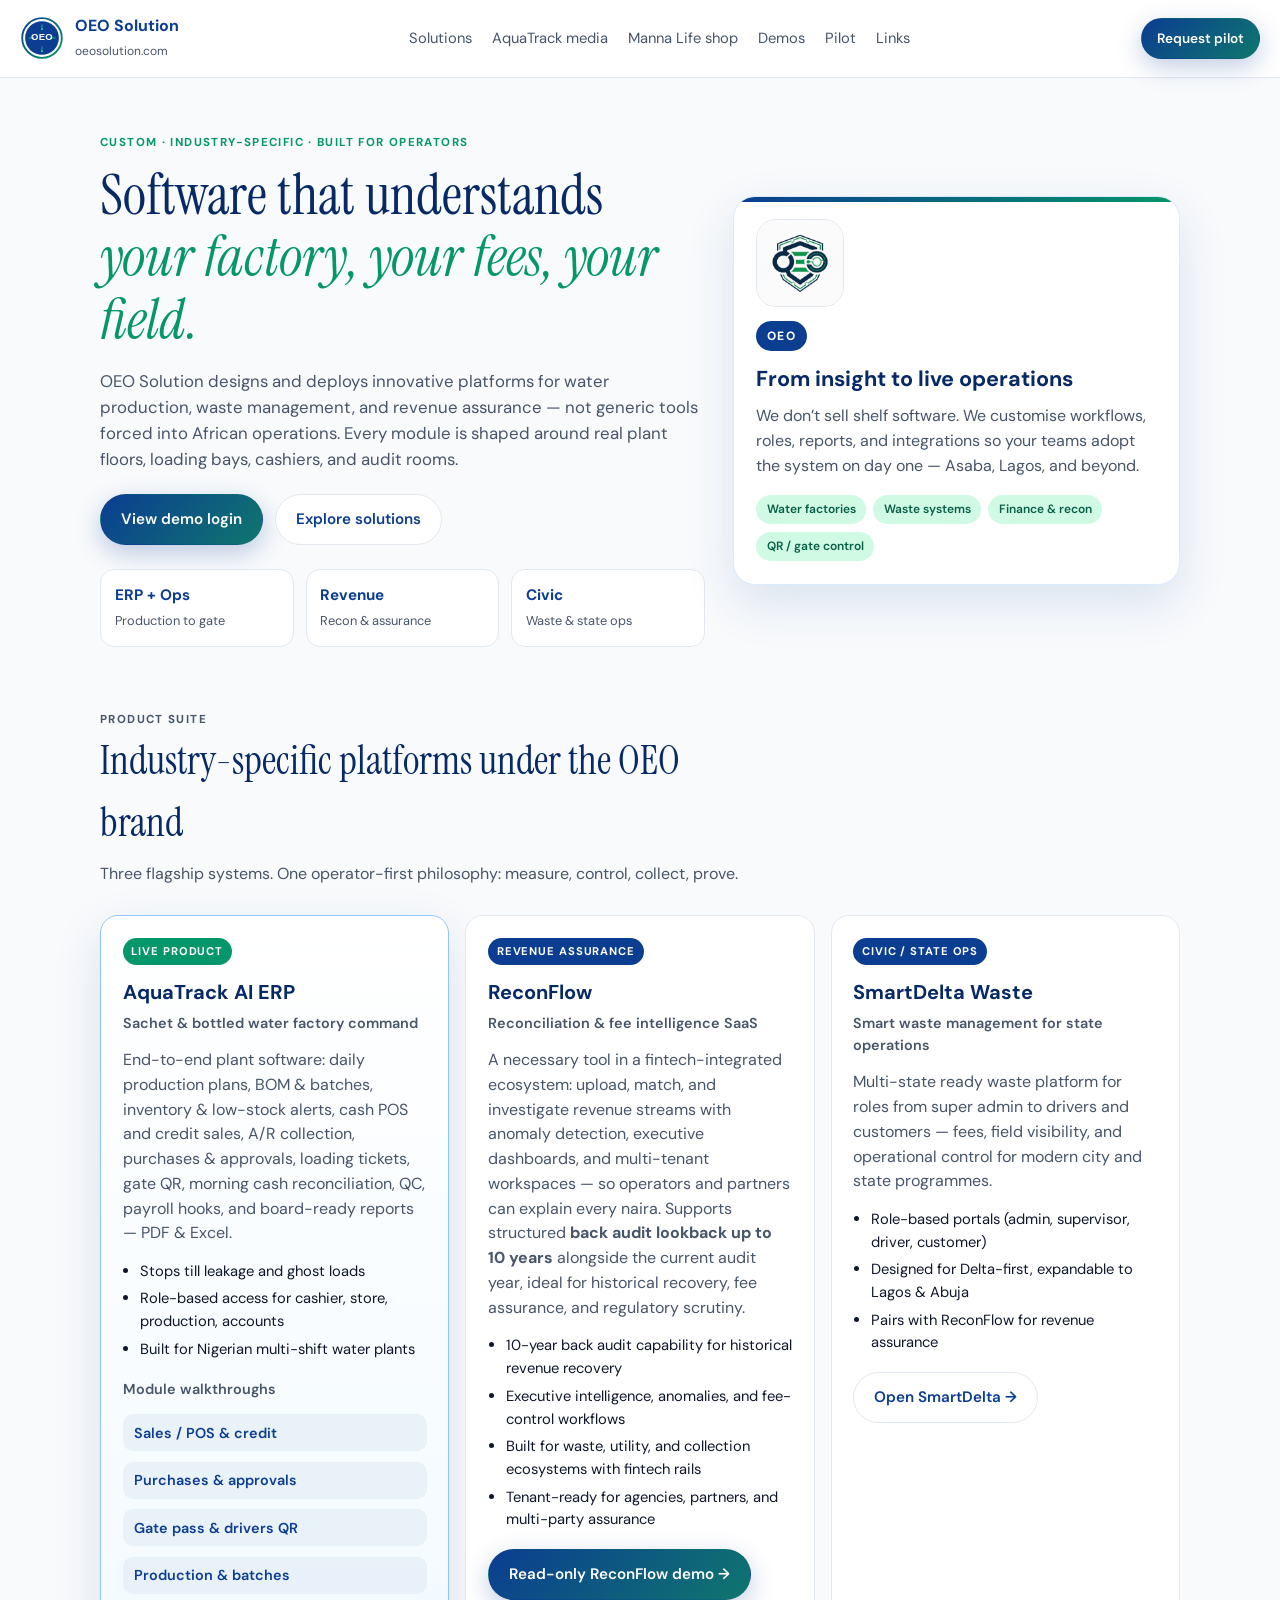
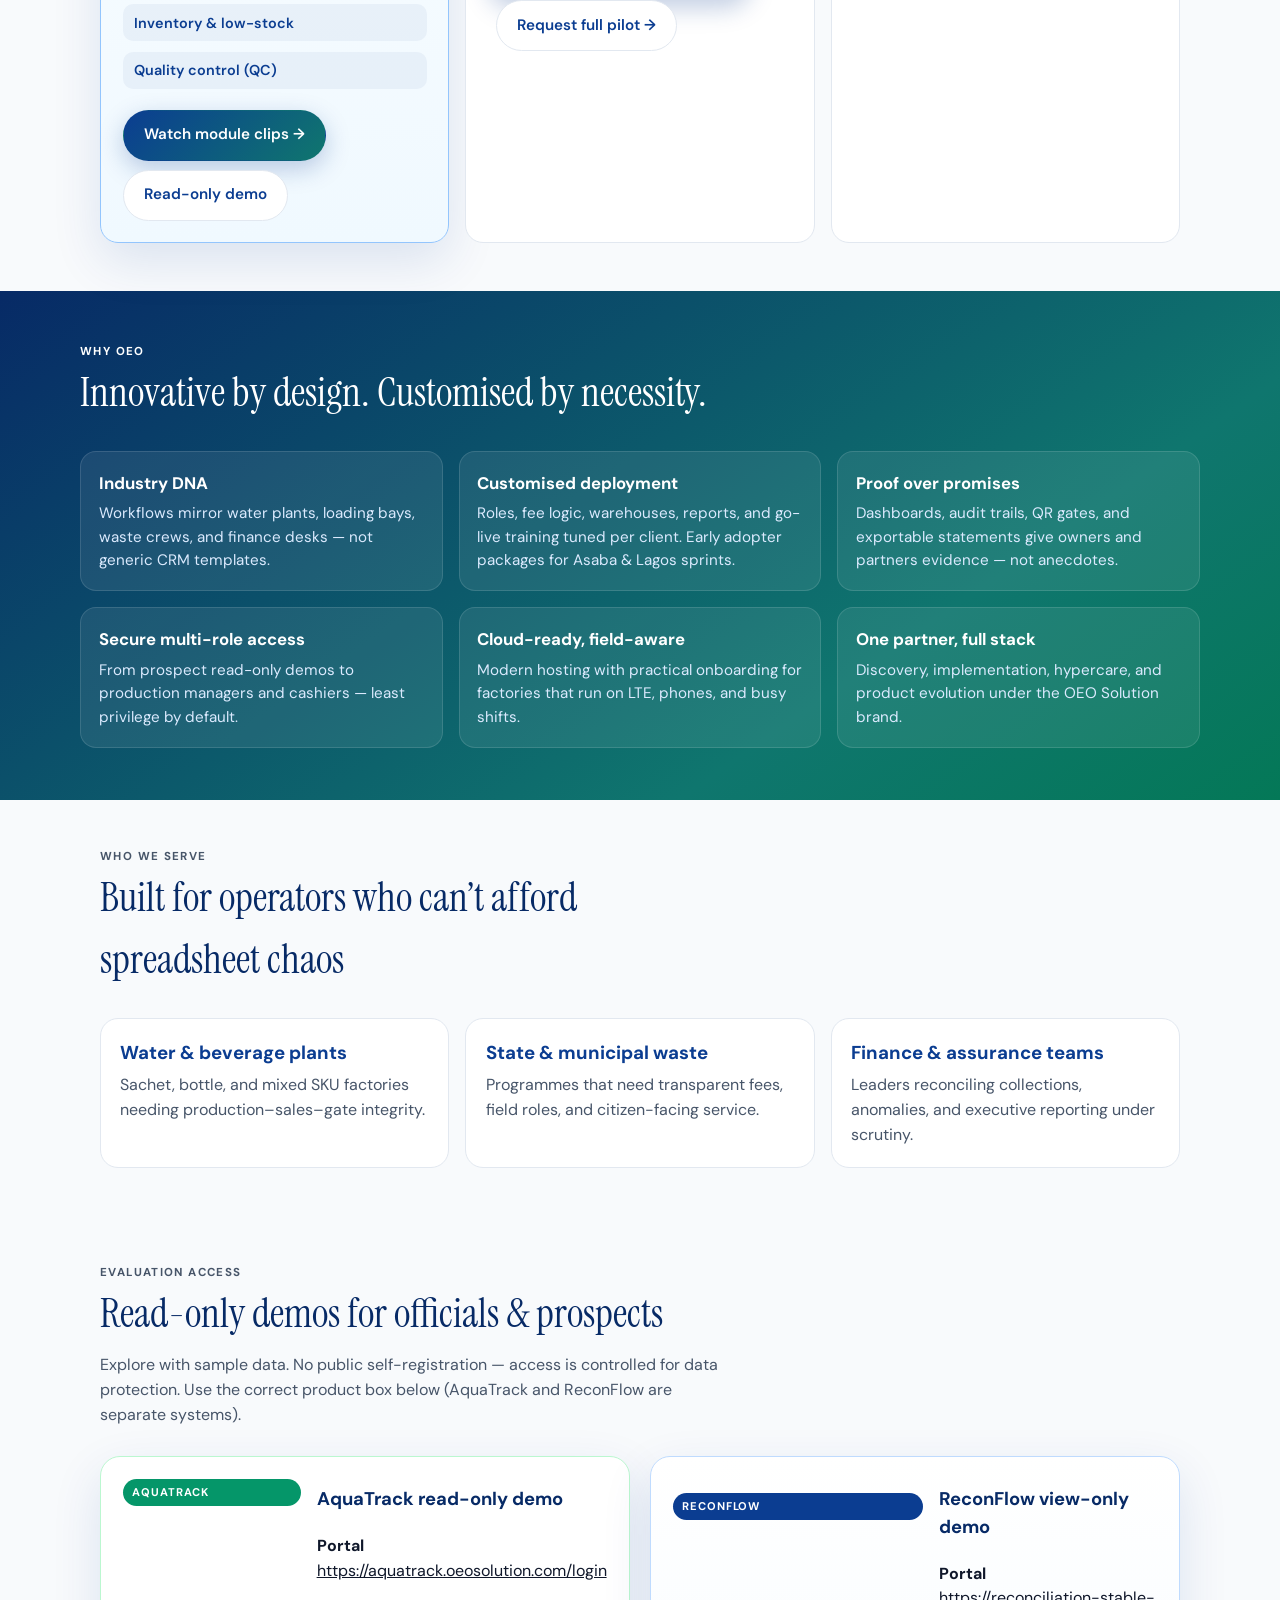
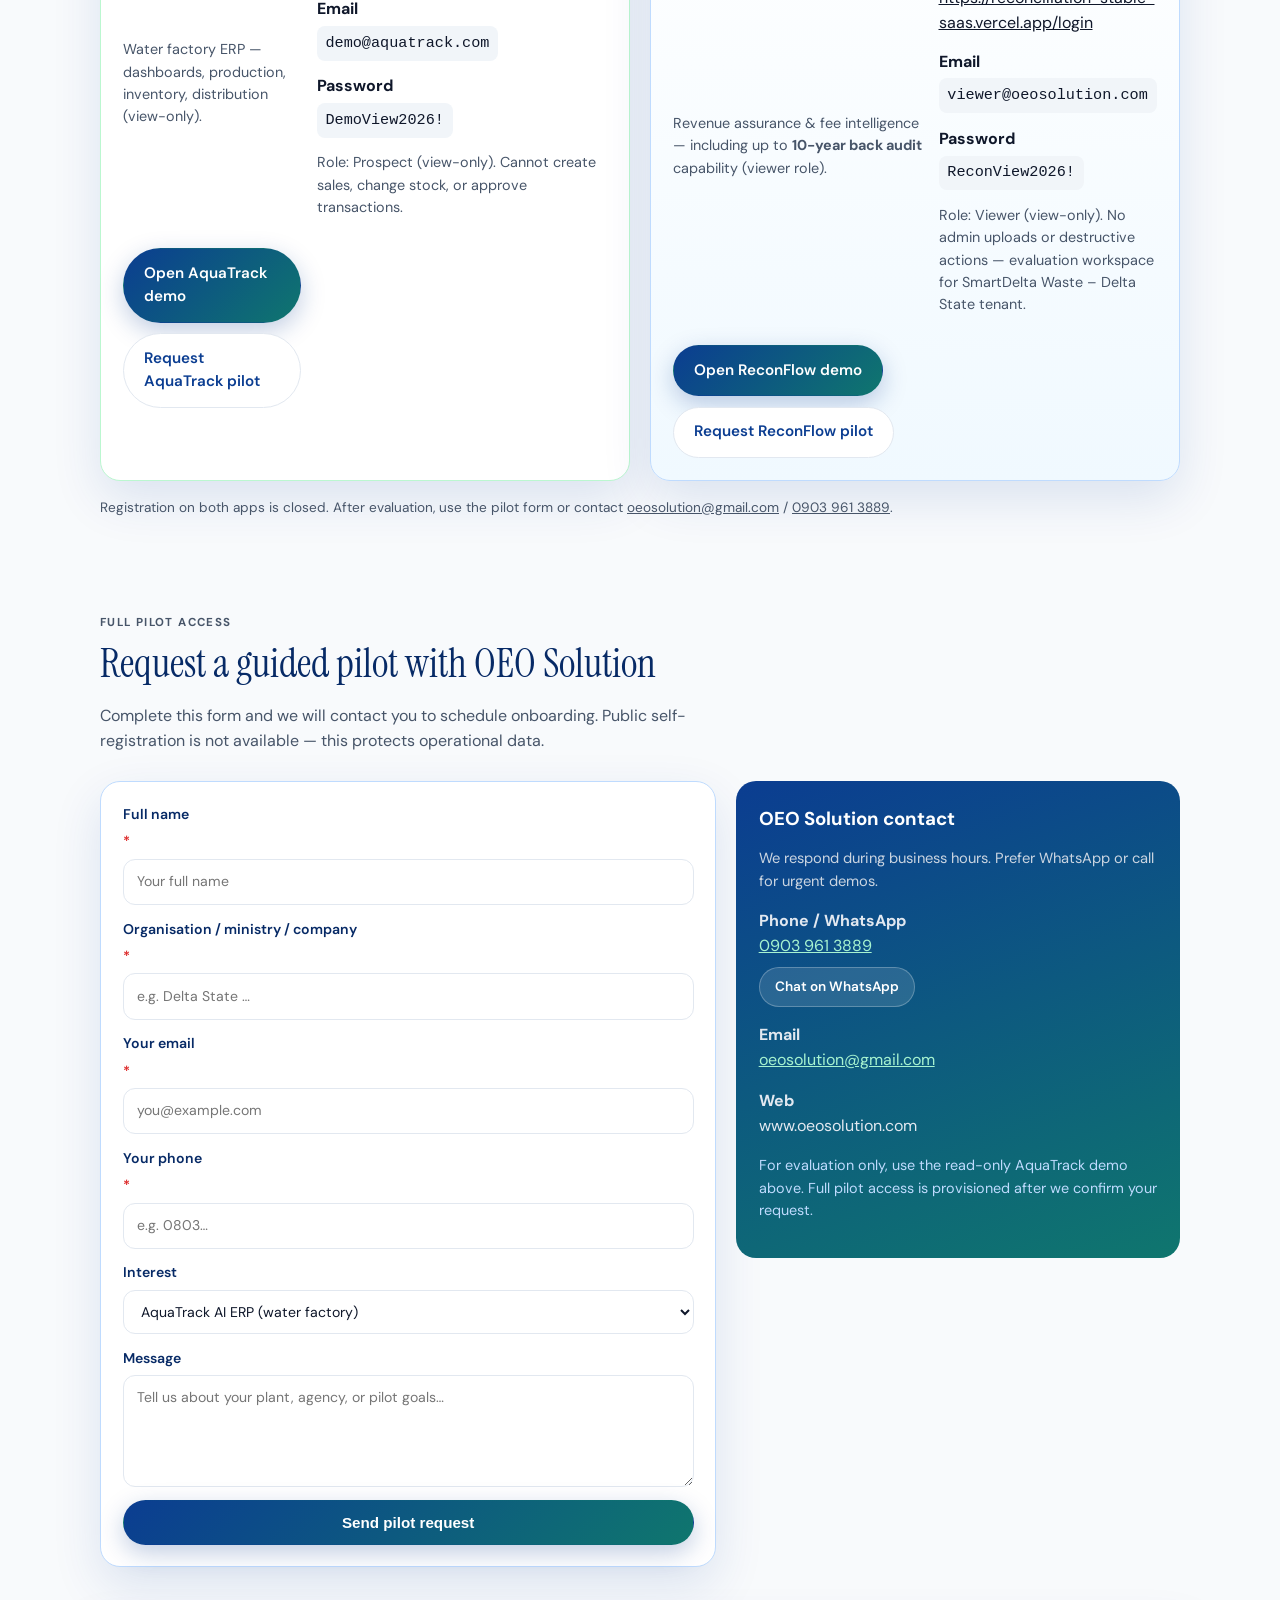
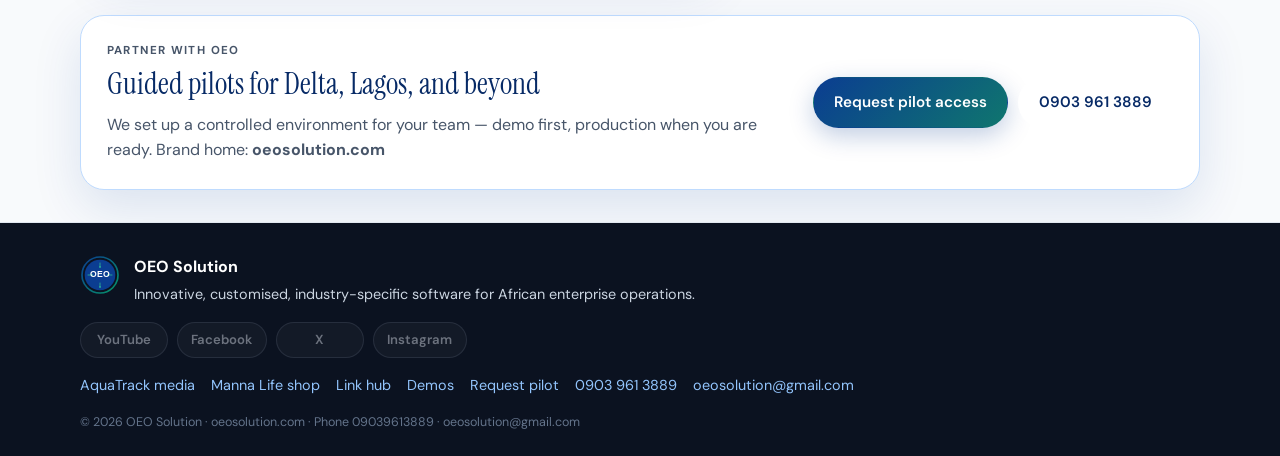
==== commit 771b8507: "Add Manna Life shop MVP under /shop. Navina-produced catalog, OEO franchise cart with bulk tiers and" ====
--- a/index.html
+++ b/index.html
@@ -23,6 +23,7 @@
     <nav class="nav">
       <a href="#solutions">Solutions</a>
       <a href="aquatrack/">AquaTrack media</a>
+      <a href="shop/">Manna Life shop</a>
       <a href="#demo-access">Demos</a>
       <a href="#pilot-form">Pilot</a>
       <a href="links/">Links</a>
@@ -355,6 +356,7 @@
     </div>
     <div class="footer-links">
       <a href="aquatrack/">AquaTrack media</a>
+      <a href="shop/">Manna Life shop</a>
       <a href="links/">Link hub</a>
       <a href="#demo-access">Demos</a>
       <a href="#pilot-form">Request pilot</a>
